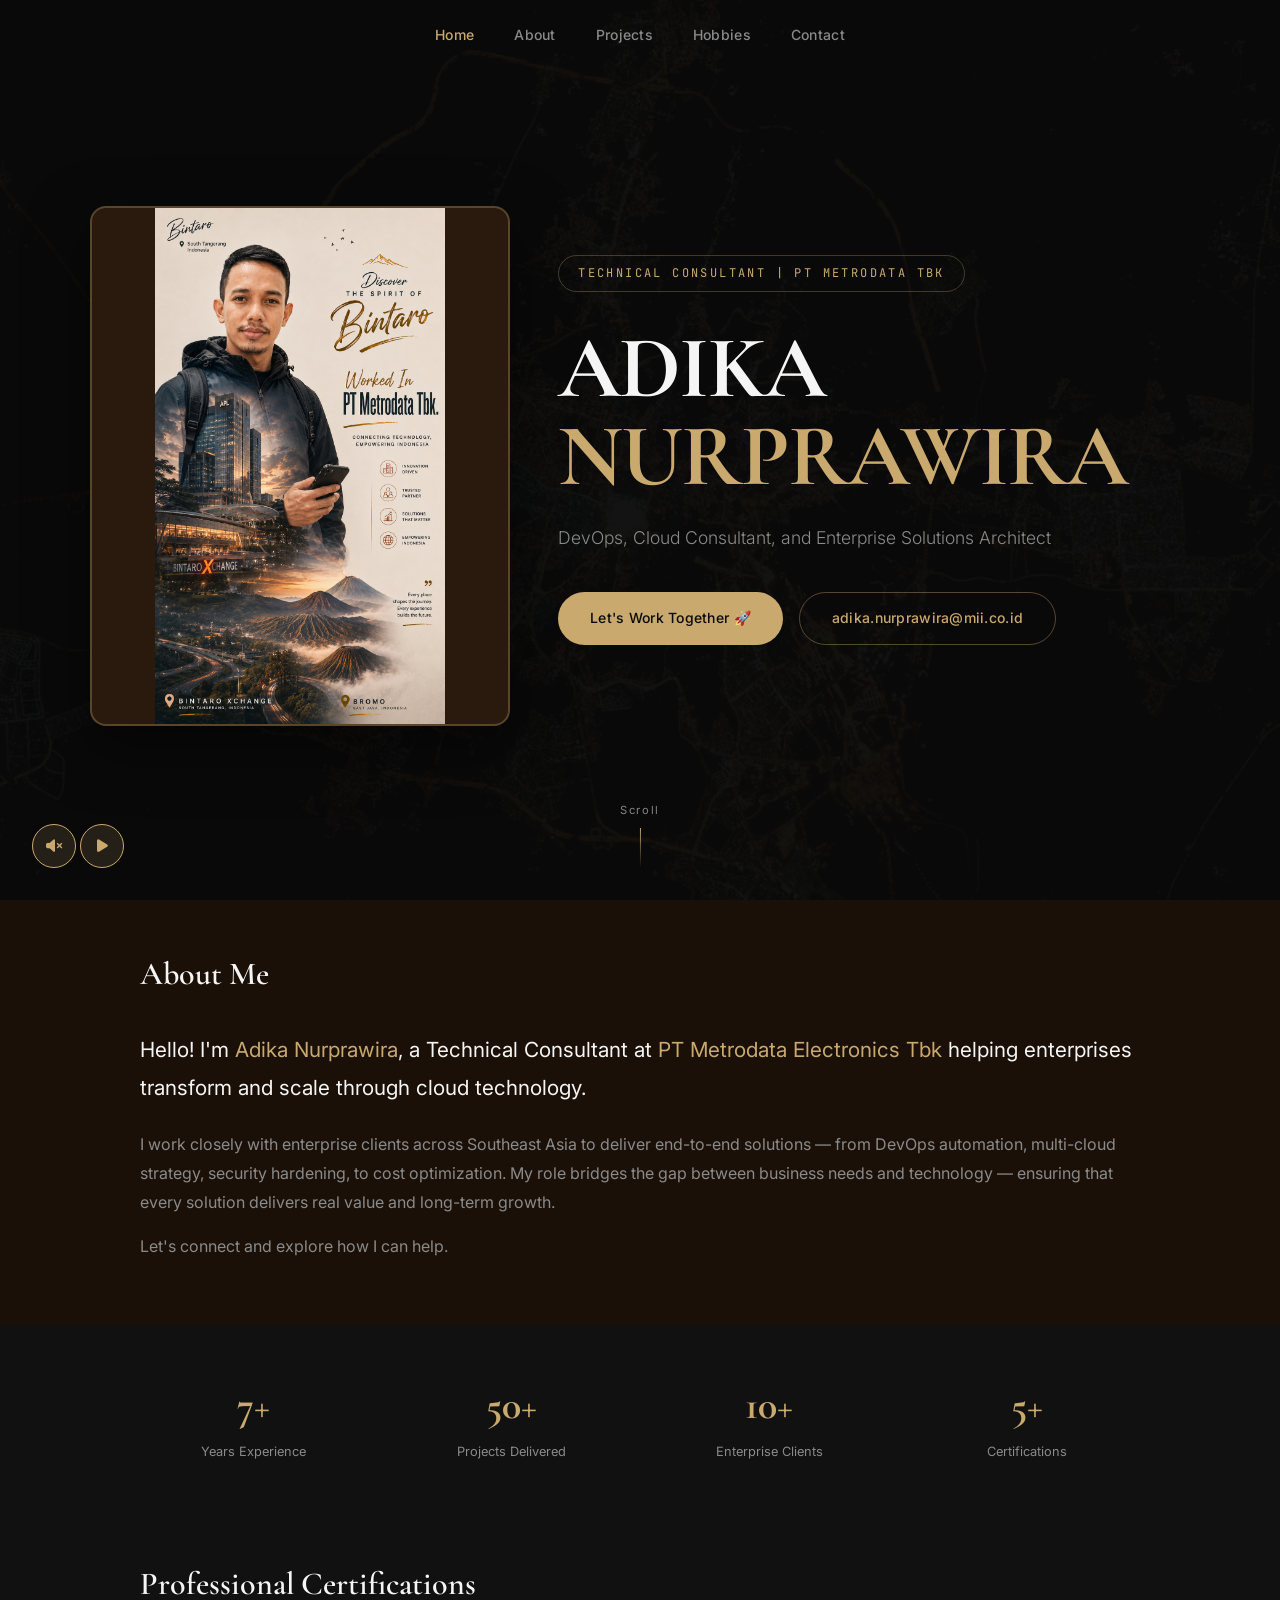
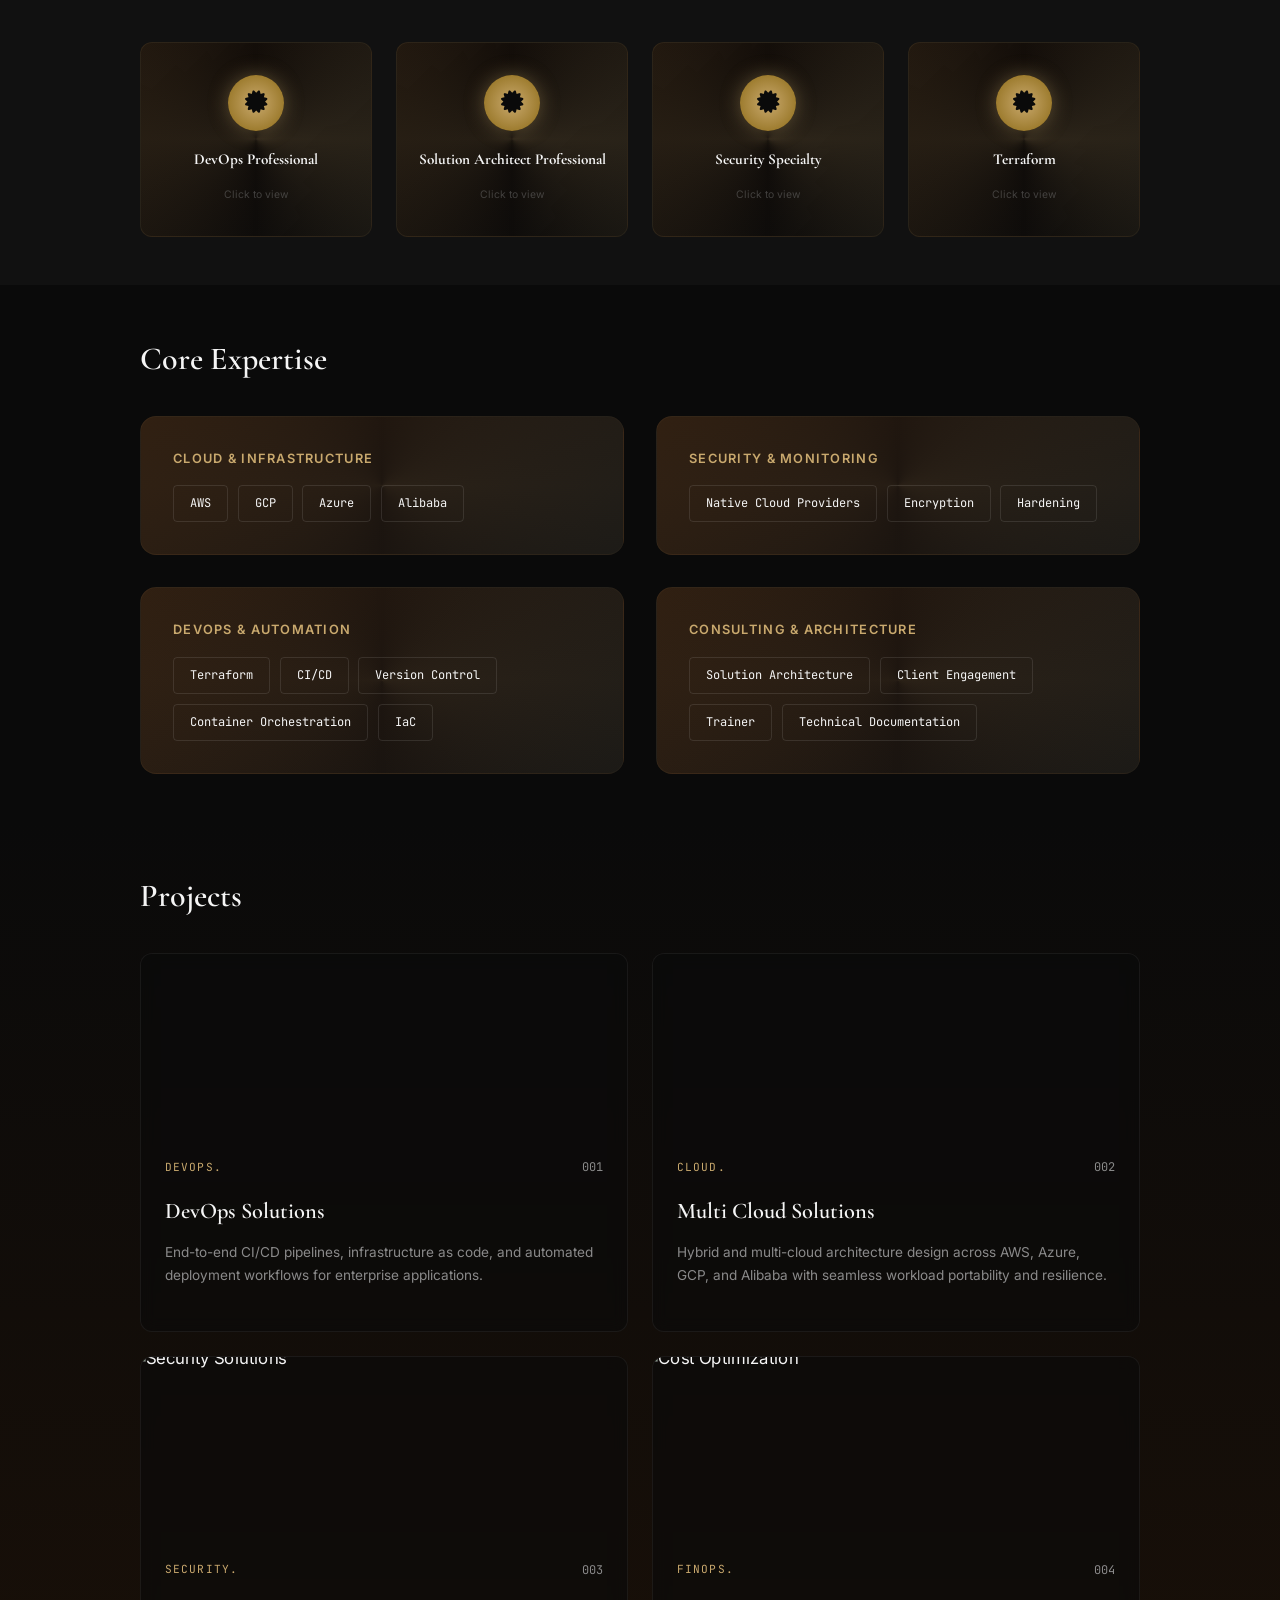
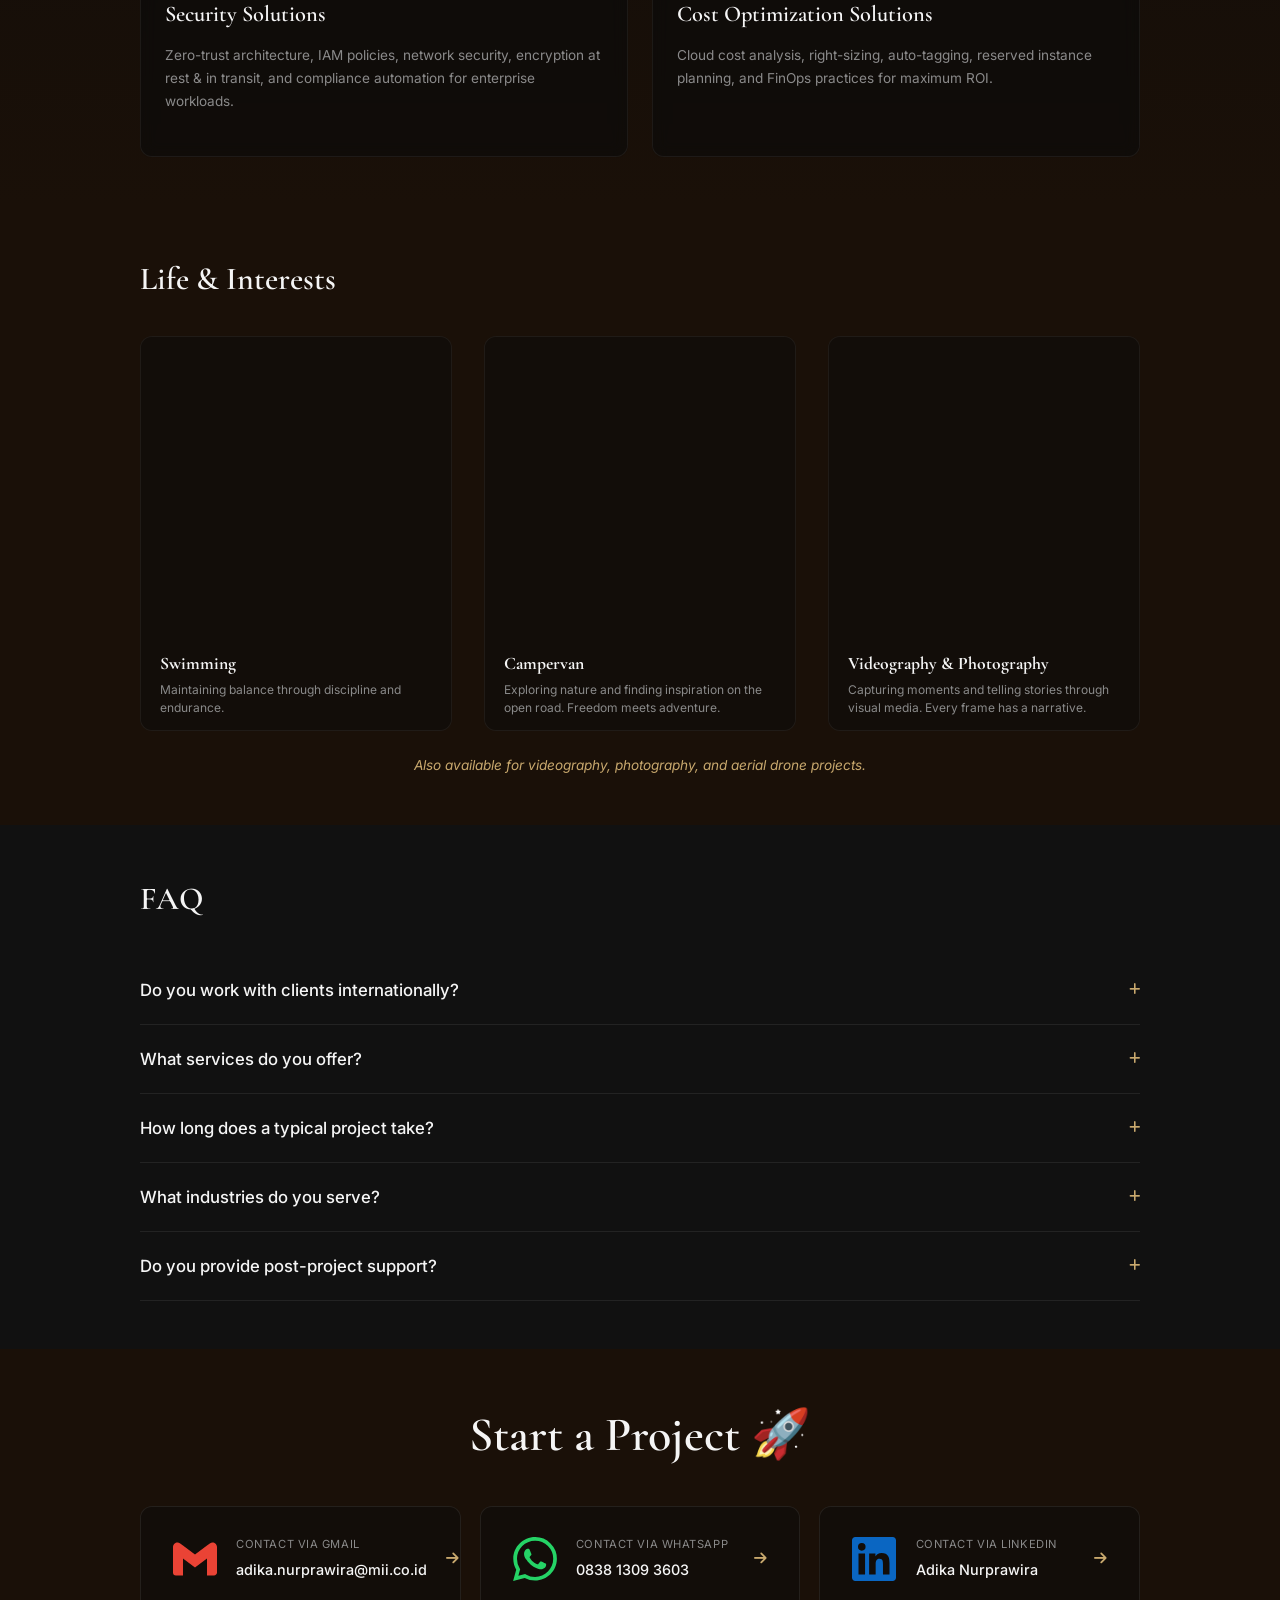
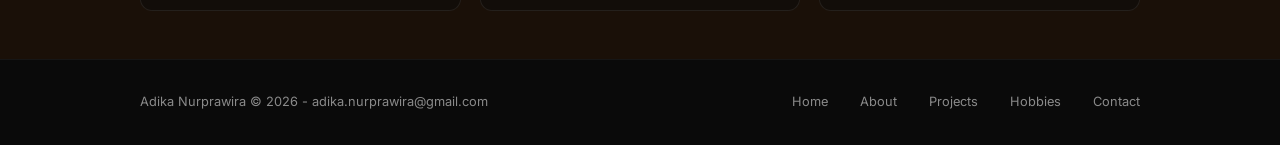
==== portfolio/index.html @ c2eb6a16 "Commit 1 Owner: Adika" ====
<!DOCTYPE html>
<html lang="en">
<head>
    <meta charset="UTF-8">
    <meta name="viewport" content="width=device-width, initial-scale=1.0">
    <meta name="description" content="Adika Nurprawira — Technical Consultant specializing in DevOps, Multi-Cloud, Security, and Cost Optimization solutions for enterprise clients.">
    <meta name="keywords" content="Technical Consultant, DevOps, Cloud, AWS, Azure, GCP, Solutions Architect, Metrodata">
    <meta name="author" content="Adika Nurprawira">
    <meta property="og:title" content="Adika Nurprawira — Technical Consultant">
    <meta property="og:description" content="DevOps, Cloud Consultant, and Enterprise Solutions Architect at PT Metrodata Tbk">
    <meta property="og:image" content="assets/profile.png">
    <meta property="og:type" content="website">
    <link rel="icon" type="image/png" href="assets/profile.png">
    <script type="application/ld+json">
    {
        "@context": "https://schema.org",
        "@type": "Person",
        "name": "Adika Nurprawira",
        "jobTitle": "Technical Consultant",
        "worksFor": {"@type": "Organization", "name": "PT Metrodata Electronics Tbk"},
        "description": "DevOps, Cloud Consultant, and Enterprise Solutions Architect",
        "email": "adika.nurprawira@mii.co.id",
        "telephone": "+6283813093603",
        "url": "",
        "sameAs": ["https://www.linkedin.com/in/adika-nurprawira-001346132/"],
        "knowsAbout": ["AWS", "GCP", "Azure", "Alibaba Cloud", "DevOps", "Terraform", "Kubernetes", "Security"]
    }
    </script>
    <title>Adika Nurprawira — Technical Consultant</title>
    <link rel="preconnect" href="https://fonts.googleapis.com">
    <link rel="preconnect" href="https://fonts.gstatic.com" crossorigin>
    <link href="https://fonts.googleapis.com/css2?family=Cormorant+Garamond:wght@300;400;500;600;700&family=Inter:wght@300;400;500;600;700&family=JetBrains+Mono:wght@400;500&display=swap" rel="stylesheet">
    <link rel="stylesheet" href="https://cdnjs.cloudflare.com/ajax/libs/font-awesome/6.5.1/css/all.min.css">
    <link rel="stylesheet" href="css/style.css">
</head>
<body>
    <canvas id="cursor-canvas"></canvas>

    <div class="preloader" id="preloader">
        <div class="preloader-inner">
            <div class="preloader-line"></div>
            <span class="preloader-text">ADIKA NURPRAWIRA</span>
        </div>
    </div>

    <nav class="navbar" id="navbar">
        <div class="nav-container">
            <div class="nav-menu" id="nav-menu">
                <a href="#hero" class="nav-link">Home</a>
                <a href="#about" class="nav-link">About</a>
                <a href="#projects" class="nav-link">Projects</a>
                <a href="#hobbies" class="nav-link">Hobbies</a>
                <a href="#contact" class="nav-link">Contact</a>
            </div>
            <button class="nav-toggle" id="nav-toggle" aria-label="Toggle menu">
                <span></span><span></span><span></span>
            </button>
        </div>
    </nav>

    <!-- Hero -->
    <section class="hero" id="hero">
        <div class="hero-split">
            <div class="hero-image reveal-left">
                <img src="assets/profile.png" alt="Adika Nurprawira">
            </div>
            <div class="hero-content reveal-right">
                <div class="hero-badge">TECHNICAL CONSULTANT | PT METRODATA TBK</div>
                <h1 class="hero-title">
                    <span class="hero-title-line">ADIKA</span>
                    <span class="hero-title-line">NURPRAWIRA</span>
                </h1>
                <p class="hero-subtitle">DevOps, Cloud Consultant, and Enterprise Solutions Architect</p>
                <div class="hero-cta">
                    <a href="#contact" class="btn btn-primary">Let's Work Together 🚀</a>
                    <a href="https://mail.google.com/mail/?view=cm&to=adika.nurprawira@mii.co.id" target="_blank" rel="noopener noreferrer" class="btn btn-outline">adika.nurprawira@mii.co.id</a>
                </div>
            </div>
        </div>
        <div class="hero-scroll">
            <span>Scroll</span>
            <div class="hero-scroll-line"></div>
        </div>
    </section>

    <!-- About -->
    <section class="section about" id="about">
        <div class="container">
            <div class="section-label reveal-left">About Me</div>
            <div class="about-content reveal-right">
                <p class="about-text-large">
                    Hello! I'm <span class="gold">Adika Nurprawira</span>, a Technical Consultant at 
                    <a href="https://www.metrodata.co.id" target="_blank" rel="noopener noreferrer">PT Metrodata Electronics Tbk</a> 
                    helping enterprises transform and scale through cloud technology.
                </p>
                <p class="about-text">
                    I work closely with enterprise clients across Southeast Asia to deliver end-to-end solutions — from DevOps 
                    automation, multi-cloud strategy, security hardening, to cost optimization. My role bridges the gap between 
                    business needs and technology — ensuring that every solution delivers real value and long-term growth.
                </p>
                <p class="about-text">
                    Let's connect and explore how I can help.
                </p>
            </div>
        </div>
    </section>

    <!-- Stats -->
    <section class="section stats" id="stats">
        <div class="container">
            <div class="stats-grid reveal">
                <div class="stat-item">
                    <span class="stat-number" data-target="7">0</span><span class="stat-suffix">+</span>
                    <span class="stat-label">Years Experience</span>
                </div>
                <div class="stat-item">
                    <span class="stat-number" data-target="50">0</span><span class="stat-suffix">+</span>
                    <span class="stat-label">Projects Delivered</span>
                </div>
                <div class="stat-item">
                    <span class="stat-number" data-target="10">0</span><span class="stat-suffix">+</span>
                    <span class="stat-label">Enterprise Clients</span>
                </div>
                <div class="stat-item">
                    <span class="stat-number" data-target="5">0</span><span class="stat-suffix">+</span>
                    <span class="stat-label">Certifications</span>
                </div>
            </div>
        </div>
    </section>

    <!-- Certifications -->
    <section class="section certifications" id="certifications">
        <div class="container">
            <div class="section-label reveal-left">Professional Certifications</div>
            <div class="cert-grid stagger-children">
                <div class="cert-card reveal" data-cert="assets/AWS DevOps.pdf" title="Click to view certificate">
                    <div class="cert-badge"><i class="fas fa-certificate"></i></div>
                    <h4>DevOps Professional</h4>
                    <span class="cert-hint">Click to view</span>
                </div>
                <div class="cert-card reveal" data-cert="assets/AWS Solutions Architect.pdf" title="Click to view certificate">
                    <div class="cert-badge"><i class="fas fa-certificate"></i></div>
                    <h4>Solution Architect Professional</h4>
                    <span class="cert-hint">Click to view</span>
                </div>
                <div class="cert-card reveal" data-cert="assets/AWS Security.pdf" title="Click to view certificate">
                    <div class="cert-badge"><i class="fas fa-certificate"></i></div>
                    <h4>Security Specialty</h4>
                    <span class="cert-hint">Click to view</span>
                </div>
                <div class="cert-card reveal" data-cert="assets/TerraformCertification.jpeg" title="Click to view certificate">
                    <div class="cert-badge"><i class="fas fa-certificate"></i></div>
                    <h4>Terraform</h4>
                    <span class="cert-hint">Click to view</span>
                </div>
            </div>
        </div>
    </section>

    <!-- Skills -->
    <section class="section skills" id="skills">
        <div class="container">
            <div class="section-label reveal-left">Core Expertise</div>
            <div class="skills-categories stagger-children">
                <div class="skill-category reveal">
                    <h4>Cloud & Infrastructure</h4>
                    <div class="skill-tags">
                        <span>AWS</span><span>GCP</span><span>Azure</span><span>Alibaba</span>
                    </div>
                </div>
                <div class="skill-category reveal">
                    <h4>Security & Monitoring</h4>
                    <div class="skill-tags">
                        <span>Native Cloud Providers</span><span>Encryption</span><span>Hardening</span>
                    </div>
                </div>
                <div class="skill-category reveal">
                    <h4>DevOps & Automation</h4>
                    <div class="skill-tags">
                        <span>Terraform</span><span>CI/CD</span><span>Version Control</span><span>Container Orchestration</span><span>IaC</span>
                    </div>
                </div>
                <div class="skill-category reveal">
                    <h4>Consulting & Architecture</h4>
                    <div class="skill-tags">
                        <span>Solution Architecture</span><span>Client Engagement</span><span>Trainer</span><span>Technical Documentation</span>
                    </div>
                </div>
            </div>
        </div>
    </section>

    <!-- Projects -->
    <section class="section projects" id="projects">
        <div class="container">
            <div class="section-label reveal-left">Projects</div>
            <div class="projects-grid stagger-children">
                <div class="project-card reveal">
                    <div class="project-card-image">
                        <img src="https://images.unsplash.com/photo-1618401471353-b98afee0b2eb?w=600&q=80" alt="DevOps Solutions" loading="lazy" width="600" height="400">
                    </div>
                    <div class="project-card-inner">
                        <div class="project-meta">
                            <span class="project-category">DEVOPS.</span>
                            <span class="project-number">001</span>
                        </div>
                        <h4 class="project-title">DevOps Solutions</h4>
                        <p class="project-desc">End-to-end CI/CD pipelines, infrastructure as code, and automated deployment workflows for enterprise applications.</p>
                    </div>
                </div>
                <div class="project-card reveal">
                    <div class="project-card-image">
                        <img src="https://images.unsplash.com/photo-1544197150-b99a580bb7a8?w=600&q=80" alt="Multi Cloud Solutions" loading="lazy" width="600" height="400">
                    </div>
                    <div class="project-card-inner">
                        <div class="project-meta">
                            <span class="project-category">CLOUD.</span>
                            <span class="project-number">002</span>
                        </div>
                        <h4 class="project-title">Multi Cloud Solutions</h4>
                        <p class="project-desc">Hybrid and multi-cloud architecture design across AWS, Azure, GCP, and Alibaba with seamless workload portability and resilience.</p>
                    </div>
                </div>
                <div class="project-card reveal">
                    <div class="project-card-image">
                        <img src="https://images.unsplash.com/photo-1555949963-ff9fe0c870eb?w=600&q=80" alt="Security Solutions" loading="lazy" width="600" height="400">
                    </div>
                    <div class="project-card-inner">
                        <div class="project-meta">
                            <span class="project-category">SECURITY.</span>
                            <span class="project-number">003</span>
                        </div>
                        <h4 class="project-title">Security Solutions</h4>
                        <p class="project-desc">Zero-trust architecture, IAM policies, network security, encryption at rest & in transit, and compliance automation for enterprise workloads.</p>
                    </div>
                </div>
                <div class="project-card reveal">
                    <div class="project-card-image">
                        <img src="https://images.unsplash.com/photo-1460925895917-afdab827c52f?w=600&q=80" alt="Cost Optimization" loading="lazy" width="600" height="400">
                    </div>
                    <div class="project-card-inner">
                        <div class="project-meta">
                            <span class="project-category">FINOPS.</span>
                            <span class="project-number">004</span>
                        </div>
                        <h4 class="project-title">Cost Optimization Solutions</h4>
                        <p class="project-desc">Cloud cost analysis, right-sizing, auto-tagging, reserved instance planning, and FinOps practices for maximum ROI.</p>
                    </div>
                </div>
            </div>
        </div>
    </section>

    <!-- Hobbies -->
    <section class="section hobbies" id="hobbies">
        <div class="container">
            <div class="section-label reveal-left">Life & Interests</div>
            <div class="hobbies-grid stagger-children">
                <div class="hobby-card reveal">
                    <div class="hobby-card-image">
                        <img src="https://images.unsplash.com/photo-1530549387789-4c1017266635?w=600&q=80" alt="Swimming" loading="lazy" width="600" height="400">
                    </div>
                    <div class="hobby-card-content">
                        <h4>Swimming</h4>
                        <p>Maintaining balance through discipline and endurance.</p>
                    </div>
                </div>
                <div class="hobby-card reveal">
                    <div class="hobby-card-image">
                        <video src="assets/Campervan.mp4" autoplay muted loop playsinline></video>
                    </div>
                    <div class="hobby-card-content">
                        <h4>Campervan</h4>
                        <p>Exploring nature and finding inspiration on the open road. Freedom meets adventure.</p>
                    </div>
                </div>
                <div class="hobby-card reveal">
                    <div class="hobby-card-image">
                        <video src="assets/Video&Photography.mp4" autoplay muted loop playsinline></video>
                    </div>
                    <div class="hobby-card-content">
                        <h4>Videography & Photography</h4>
                        <p>Capturing moments and telling stories through visual media. Every frame has a narrative.</p>
                    </div>
                </div>
            </div>
            <p class="hobbies-note reveal">Also available for videography, photography, and aerial drone projects.</p>
        </div>
    </section>

    <!-- FAQ -->
    <section class="section faq" id="faq">
        <div class="container">
            <div class="section-label reveal">FAQ</div>
            <div class="faq-list">
                <div class="faq-item reveal">
                    <button class="faq-question" aria-expanded="false">
                        <span>Do you work with clients internationally?</span>
                        <i class="fas fa-plus"></i>
                    </button>
                    <div class="faq-answer">
                        <p>Yes, I work with clients across <strong>Southeast Asia</strong> and beyond. I am experienced in <strong>remote collaboration</strong> and use tools that make working across time zones seamless.</p>
                    </div>
                </div>
                <div class="faq-item reveal">
                    <button class="faq-question" aria-expanded="false">
                        <span>What services do you offer?</span>
                        <i class="fas fa-plus"></i>
                    </button>
                    <div class="faq-answer">
                        <p><strong>Cloud consulting</strong>, <strong>DevOps automation</strong>, <strong>multi-cloud strategy</strong>, <strong>security solutions</strong>, <strong>cost optimization</strong>, and end-to-end enterprise infrastructure delivery.</p>
                    </div>
                </div>
                <div class="faq-item reveal">
                    <button class="faq-question" aria-expanded="false">
                        <span>How long does a typical project take?</span>
                        <i class="fas fa-plus"></i>
                    </button>
                    <div class="faq-answer">
                        <p>A <strong>standard infrastructure setup</strong> takes <strong>1-2 weeks</strong>, while a <strong>complex multi-service architecture</strong> could take <strong>1-3 months</strong> depending on scope.</p>
                    </div>
                </div>
                <div class="faq-item reveal">
                    <button class="faq-question" aria-expanded="false">
                        <span>What industries do you serve?</span>
                        <i class="fas fa-plus"></i>
                    </button>
                    <div class="faq-answer">
                        <p>I serve clients across <strong>banking & finance</strong>, <strong>telecommunications</strong>, <strong>e-commerce</strong>, <strong>government</strong>, and <strong>manufacturing</strong> sectors with tailored cloud solutions.</p>
                    </div>
                </div>
                <div class="faq-item reveal">
                    <button class="faq-question" aria-expanded="false">
                        <span>Do you provide post-project support?</span>
                        <i class="fas fa-plus"></i>
                    </button>
                    <div class="faq-answer">
                        <p>Yes, I offer <strong>ongoing support</strong>, knowledge transfer sessions, and documentation to ensure your team can maintain and scale the solution independently.</p>
                    </div>
                </div>
            </div>
        </div>
    </section>

    <!-- Contact -->
    <section class="section contact" id="contact">
        <div class="container">
            <div class="section-label reveal">Start a Project 🚀</div>
            <div class="contact-buttons reveal">
                <a href="https://mail.google.com/mail/?view=cm&to=adika.nurprawira@mii.co.id" target="_blank" rel="noopener noreferrer" class="contact-btn gmail">
                    <svg viewBox="0 0 24 24" width="32" height="32"><path fill="#EA4335" d="M24 5.457v13.909c0 .904-.732 1.636-1.636 1.636h-3.819V11.73L12 16.64l-6.545-4.91v9.273H1.636A1.636 1.636 0 0 1 0 19.366V5.457c0-2.023 2.309-3.178 3.927-1.964L5.455 4.64 12 9.548l6.545-4.91 1.528-1.145C21.69 2.28 24 3.434 24 5.457z"/></svg>
                    <div>
                        <span class="contact-btn-label">Contact via Gmail</span>
                        <span class="contact-btn-value">adika.nurprawira@mii.co.id</span>
                    </div>
                    <i class="fas fa-arrow-right"></i>
                </a>
                <a href="https://wa.me/6283813093603" target="_blank" rel="noopener noreferrer" class="contact-btn whatsapp">
                    <svg viewBox="0 0 24 24" width="32" height="32"><path fill="#25D366" d="M17.472 14.382c-.297-.149-1.758-.867-2.03-.967-.273-.099-.471-.148-.67.15-.197.297-.767.966-.94 1.164-.173.199-.347.223-.644.075-.297-.15-1.255-.463-2.39-1.475-.883-.788-1.48-1.761-1.653-2.059-.173-.297-.018-.458.13-.606.134-.133.298-.347.446-.52.149-.174.198-.298.298-.497.099-.198.05-.371-.025-.52-.075-.149-.669-1.612-.916-2.207-.242-.579-.487-.5-.669-.51-.173-.008-.371-.01-.57-.01-.198 0-.52.074-.792.372-.272.297-1.04 1.016-1.04 2.479 0 1.462 1.065 2.875 1.213 3.074.149.198 2.096 3.2 5.077 4.487.709.306 1.262.489 1.694.625.712.227 1.36.195 1.871.118.571-.085 1.758-.719 2.006-1.413.248-.694.248-1.289.173-1.413-.074-.124-.272-.198-.57-.347m-5.421 7.403h-.004a9.87 9.87 0 0 1-5.031-1.378l-.361-.214-3.741.982.998-3.648-.235-.374a9.86 9.86 0 0 1-1.51-5.26c.001-5.45 4.436-9.884 9.888-9.884 2.64 0 5.122 1.03 6.988 2.898a9.825 9.825 0 0 1 2.893 6.994c-.003 5.45-4.437 9.884-9.885 9.884m8.413-18.297A11.815 11.815 0 0 0 12.05 0C5.495 0 .16 5.335.157 11.892c0 2.096.547 4.142 1.588 5.945L.057 24l6.305-1.654a11.882 11.882 0 0 0 5.683 1.448h.005c6.554 0 11.89-5.335 11.893-11.893a11.821 11.821 0 0 0-3.48-8.413z"/></svg>
                    <div>
                        <span class="contact-btn-label">Contact via WhatsApp</span>
                        <span class="contact-btn-value">0838 1309 3603</span>
                    </div>
                    <i class="fas fa-arrow-right"></i>
                </a>
                <a href="https://www.linkedin.com/in/adika-nurprawira-001346132/" target="_blank" rel="noopener noreferrer" class="contact-btn linkedin">
                    <svg viewBox="0 0 24 24" width="32" height="32"><path fill="#0A66C2" d="M20.447 20.452h-3.554v-5.569c0-1.328-.027-3.037-1.852-3.037-1.853 0-2.136 1.445-2.136 2.939v5.667H9.351V9h3.414v1.561h.046c.477-.9 1.637-1.85 3.37-1.85 3.601 0 4.267 2.37 4.267 5.455v6.286zM5.337 7.433a2.062 2.062 0 0 1-2.063-2.065 2.064 2.064 0 1 1 2.063 2.065zm1.782 13.019H3.555V9h3.564v11.452zM22.225 0H1.771C.792 0 0 .774 0 1.729v20.542C0 23.227.792 24 1.771 24h20.451C23.2 24 24 23.227 24 22.271V1.729C24 .774 23.2 0 22.222 0h.003z"/></svg>
                    <div>
                        <span class="contact-btn-label">Contact via LinkedIn</span>
                        <span class="contact-btn-value">Adika Nurprawira</span>
                    </div>
                    <i class="fas fa-arrow-right"></i>
                </a>
            </div>
        </div>
    </section>

    <!-- Footer -->
    <footer class="footer">
        <div class="container footer-inner">
            <span>Adika Nurprawira &copy; 2026 - adika.nurprawira@gmail.com</span>
            <div class="footer-links">
                <a href="#hero">Home</a>
                <a href="#about">About</a>
                <a href="#projects">Projects</a>
                <a href="#hobbies">Hobbies</a>
                <a href="#contact">Contact</a>
            </div>
        </div>
    </footer>

    <button class="back-to-top" id="back-to-top" aria-label="Back to top">
        <i class="fas fa-arrow-up"></i>
    </button>

    <!-- Background Music -->
    <audio id="bg-music" loop preload="auto">
        <source src="assets/bgmusic.mp3" type="audio/mpeg">
    </audio>
    <button class="music-toggle" id="music-toggle" aria-label="Toggle music">
        <i class="fas fa-volume-xmark"></i>
    </button>
    <button class="autoscroll-toggle" id="autoscroll-toggle" aria-label="Auto scroll">
        <i class="fas fa-play"></i>
    </button>

    <!-- Certificate Modal -->
    <div class="cert-modal" id="cert-modal">
        <div class="cert-modal-overlay"></div>
        <div class="cert-modal-content">
            <button class="cert-modal-close" id="cert-modal-close"><i class="fas fa-xmark"></i></button>
            <div class="cert-modal-body" id="cert-modal-body"></div>
        </div>
    </div>

    <script src="js/main.js"></script>
</body>
</html>
---- portfolio/css/style.css ----
/* ===== VARIABLES ===== */
:root {
    --brown: #1A1008;
    --brown-light: #2A1A0E;
    --brown-mid: #3D2B1A;
    --black: #0A0A0A;
    --black-light: #111111;
    --gold: #C9A96E;
    --gold-light: #E8D5A3;
    --white: #F5F5F5;
    --gray: #8A8A8A;
    --font-heading: 'Cormorant Garamond', serif;
    --font-body: 'Inter', sans-serif;
    --font-mono: 'JetBrains Mono', monospace;
}

/* ===== RESET ===== */
*, *::before, *::after { margin: 0; padding: 0; box-sizing: border-box; }
html { scroll-behavior: smooth; font-size: 16px; }
body {
    font-family: var(--font-body);
    background: var(--black);
    color: var(--white);
    overflow-x: hidden;
    line-height: 1.6;
    position: relative;
}
body::before {
    content: '';
    position: fixed;
    inset: 0;
    background: url('../assets/mekah.png') center/cover no-repeat;
    opacity: 0.04;
    z-index: 1;
    pointer-events: none;
}
a { color: var(--gold); text-decoration: none; transition: color 0.3s; }
a:hover { color: var(--gold-light); }
ul { list-style: none; }
button { cursor: pointer; border: none; background: none; font-family: inherit; }
img { max-width: 100%; display: block; }

/* ===== CURSOR CANVAS ===== */
#cursor-canvas {
    position: fixed;
    top: 0; left: 0;
    width: 100%; height: 100%;
    pointer-events: none;
    z-index: 9999;
}

/* ===== PRELOADER ===== */
.preloader {
    position: fixed;
    inset: 0;
    background: var(--black);
    display: flex;
    align-items: center;
    justify-content: center;
    z-index: 10000;
    transition: opacity 0.6s, visibility 0.6s;
}
.preloader.hidden { opacity: 0; visibility: hidden; }
.preloader-inner { text-align: center; }
.preloader-text {
    display: block;
    font-family: var(--font-heading);
    font-size: 1.5rem;
    letter-spacing: 0.3em;
    color: var(--gold);
    margin-top: 1.5rem;
}
.preloader-line {
    width: 60px; height: 2px;
    background: var(--gold);
    margin: 0 auto;
    animation: preloaderLine 1.2s ease-in-out infinite;
}
@keyframes preloaderLine {
    0%, 100% { transform: scaleX(0.3); opacity: 0.5; }
    50% { transform: scaleX(1); opacity: 1; }
}

/* ===== NAVBAR ===== */
.navbar {
    position: fixed;
    top: 0; left: 0; right: 0;
    z-index: 1000;
    padding: 1.5rem 0;
    transition: background 0.3s, padding 0.3s, backdrop-filter 0.3s;
}
.navbar.scrolled {
    background: rgba(10, 10, 10, 0.9);
    backdrop-filter: blur(12px);
    padding: 1rem 0;
}
.nav-container {
    max-width: 1200px;
    margin: 0 auto;
    padding: 0 2rem;
    display: flex;
    align-items: center;
    justify-content: center;
}
.nav-logo { display: none; }
.nav-logo {
    font-family: var(--font-heading);
    font-size: 1.8rem;
    font-weight: 700;
    color: var(--white);
}
.nav-logo .gold { color: var(--gold); }
.nav-menu { display: flex; align-items: center; gap: 2.5rem; }
.nav-link {
    color: var(--gray);
    font-size: 0.875rem;
    font-weight: 500;
    letter-spacing: 0.02em;
    transition: color 0.3s;
}
.nav-link:hover { color: var(--white); }
.nav-link.active { color: var(--gold); }

/* ===== STATS ===== */
.stats { background: var(--black-light); padding: 2.5rem 2rem; }
.stats-grid {
    display: flex;
    justify-content: space-between;
    gap: 2rem;
    text-align: center;
}
.stat-item { flex: 1; }
.stat-number {
    font-family: var(--font-heading);
    font-size: 2.5rem;
    font-weight: 700;
    color: var(--gold);
}
.stat-suffix { font-family: var(--font-heading); font-size: 2.5rem; color: var(--gold); }
.stat-label { display: block; font-size: 0.8rem; color: var(--gray); margin-top: 0.3rem; }
.nav-toggle { display: none; flex-direction: column; gap: 5px; }
.nav-toggle span {
    width: 24px; height: 2px;
    background: var(--white);
    transition: transform 0.3s, opacity 0.3s;
}
.nav-toggle.active span:nth-child(1) { transform: rotate(45deg) translate(5px, 5px); }
.nav-toggle.active span:nth-child(2) { opacity: 0; }
.nav-toggle.active span:nth-child(3) { transform: rotate(-45deg) translate(5px, -5px); }

/* ===== HERO ===== */
.hero {
    min-height: 100vh;
    display: flex;
    align-items: center;
    justify-content: center;
    position: relative;
    background: var(--black);
    padding: 5rem 2rem 3rem;
    overflow: hidden;
}
.hero-split {
    display: flex;
    align-items: center;
    gap: 3rem;
    max-width: 1100px;
    width: 100%;
    position: relative;
    z-index: 1;
}
.hero-image {
    flex-shrink: 0;
    width: 420px; height: 520px;
    border-radius: 16px;
    overflow: hidden;
    border: 2px solid rgba(201, 169, 110, 0.3);
    box-shadow: 0 20px 60px rgba(0,0,0,0.5);
    display: flex;
    align-items: center;
    justify-content: center;
    background: var(--brown-light);
}
.hero-image img { width: 100%; height: 100%; object-fit: contain; }
.hero-content { text-align: left; flex: 1; }
.hero-badge {
    display: inline-block;
    font-family: var(--font-mono);
    font-size: 0.75rem;
    letter-spacing: 0.2em;
    color: var(--gold);
    border: 1px solid rgba(201, 169, 110, 0.3);
    padding: 0.5rem 1.2rem;
    border-radius: 100px;
    margin-bottom: 2rem;
}
.hero-title {
    font-family: var(--font-heading);
    font-weight: 700;
    line-height: 1;
    margin-bottom: 1.5rem;
}
.hero-title-line {
    display: block;
    font-size: clamp(2.5rem, 8vw, 5.5rem);
    letter-spacing: -0.02em;
}
.hero-title-line:nth-child(2) { color: var(--gold); }
.hero-subtitle {
    font-size: 1.1rem;
    color: var(--gray);
    margin-bottom: 2.5rem;
    font-weight: 300;
}
.hero-cta { display: flex; gap: 1rem; flex-wrap: wrap; margin-bottom: 2rem; }
.hero-tech-stack {
    display: flex;
    flex-wrap: wrap;
    gap: 0.75rem;
}
.hero-tech-stack span {
    font-family: var(--font-mono);
    font-size: 0.7rem;
    color: var(--gray);
    padding: 0.4rem 0.8rem;
    border: 1px solid rgba(255,255,255,0.08);
    border-radius: 4px;
    transition: border-color 0.3s, color 0.3s;
}
.hero-tech-stack span:hover { border-color: var(--gold); color: var(--gold); }
.hero-scroll {
    position: absolute;
    bottom: 2rem; left: 50%;
    transform: translateX(-50%);
    display: flex; flex-direction: column; align-items: center; gap: 0.5rem;
}
.hero-scroll span { font-size: 0.7rem; letter-spacing: 0.15em; color: var(--gray); }
.hero-scroll-line {
    width: 1px; height: 40px;
    background: linear-gradient(to bottom, var(--gold), transparent);
    animation: scrollLine 2s ease-in-out infinite;
}
@keyframes scrollLine {
    0%, 100% { opacity: 0.3; transform: scaleY(0.5); }
    50% { opacity: 1; transform: scaleY(1); }
}

/* ===== BUTTONS ===== */
.btn {
    display: inline-flex;
    align-items: center;
    gap: 0.5rem;
    padding: 0.9rem 2rem;
    font-size: 0.875rem;
    font-weight: 500;
    border-radius: 100px;
    transition: all 0.3s;
    letter-spacing: 0.02em;
}
.btn-primary { background: var(--gold); color: var(--black); }
.btn-primary:hover { background: var(--gold-light); color: var(--black); transform: translateY(-2px); }
.btn-outline { border: 1px solid rgba(201, 169, 110, 0.4); color: var(--gold); }
.btn-outline:hover { border-color: var(--gold); background: rgba(201, 169, 110, 0.08); }
.btn-full { width: 100%; justify-content: center; }

/* ===== SECTIONS ===== */
.section { padding: 3rem 2rem; position: relative; scroll-margin-top: 70px; }
.container { max-width: 1000px; margin: 0 auto; }
.section-label {
    font-family: var(--font-heading);
    font-size: 2rem;
    font-weight: 600;
    margin-bottom: 2rem;
    color: var(--white);
}
.gold { color: var(--gold); }

/* ===== PARALLAX SECTIONS ===== */
.parallax-bg {
    position: absolute;
    inset: 0;
    z-index: 0;
    overflow: hidden;
}
.parallax-bg img {
    width: 100%; height: 120%;
    object-fit: cover;
    opacity: 0.08;
    transform: translateY(0);
    transition: transform 0.1s linear;
}
.section > .container { position: relative; z-index: 1; }

/* ===== ABOUT ===== */
.about { background: var(--brown); }
.about-text-large {
    font-size: 1.3rem;
    line-height: 1.8;
    margin-bottom: 1.5rem;
    color: var(--white);
}
.about-text {
    font-size: 1rem;
    line-height: 1.8;
    color: var(--gray);
    margin-bottom: 1rem;
}
.about-text a { border-bottom: 1px solid var(--gold); }

/* ===== CERTIFICATIONS ===== */
.certifications { background: var(--black-light); }
.cert-grid { display: flex; gap: 1.5rem; flex-wrap: wrap; justify-content: center; }
.cert-card {
    display: flex;
    flex-direction: column;
    align-items: center;
    gap: 1rem;
    padding: 2rem 1.5rem;
    border-radius: 12px;
    border: 1px solid rgba(201, 169, 110, 0.15);
    background: linear-gradient(135deg, rgba(26, 16, 8, 0.8) 0%, rgba(10, 10, 10, 0.9) 100%);
    flex: 1;
    min-width: 180px;
    text-align: center;
    position: relative;
    overflow: hidden;
    transition: all 0.4s;
}
.cert-card::before {
    content: '';
    position: absolute;
    top: -50%; left: -50%;
    width: 200%; height: 200%;
    background: conic-gradient(from 0deg, transparent, rgba(201, 169, 110, 0.15), transparent, rgba(201, 169, 110, 0.1), transparent);
    animation: shapeRotate 6s linear infinite;
}
.cert-card:hover { border-color: var(--gold); transform: translateY(-4px); box-shadow: 0 12px 40px rgba(201, 169, 110, 0.15); }
.cert-badge {
    position: relative;
    width: 56px; height: 56px;
    display: flex; align-items: center; justify-content: center;
    border-radius: 50%;
    background: radial-gradient(circle, var(--gold) 0%, #8B6914 100%);
    box-shadow: 0 0 20px rgba(201, 169, 110, 0.4);
    animation: certPulse 3s ease-in-out infinite;
}
.cert-badge i { font-size: 1.4rem; color: var(--black); }
@keyframes certPulse {
    0%, 100% { box-shadow: 0 0 20px rgba(201, 169, 110, 0.4); }
    50% { box-shadow: 0 0 35px rgba(201, 169, 110, 0.7); }
}
.cert-card h4 { font-family: var(--font-heading); font-size: 0.95rem; color: var(--white); position: relative; white-space: nowrap; }
.cert-hint { font-size: 0.65rem; color: var(--gray); opacity: 0.4; transition: all 0.3s; position: relative; }
.cert-card:hover .cert-hint { opacity: 1; color: var(--gold); }
.cert-card { cursor: pointer; }

/* ===== CERT MODAL ===== */
.cert-modal {
    position: fixed;
    inset: 0;
    z-index: 10001;
    display: flex;
    align-items: center;
    justify-content: center;
    opacity: 0;
    visibility: hidden;
    transition: all 0.3s;
}
.cert-modal.active { opacity: 1; visibility: visible; }
.cert-modal-overlay { position: absolute; inset: 0; background: rgba(0,0,0,0.85); }
.cert-modal-content {
    position: relative;
    width: 90%; max-width: 800px; max-height: 85vh;
    border-radius: 12px;
    overflow: hidden;
    background: var(--black-light);
    border: 1px solid rgba(201, 169, 110, 0.2);
}
.cert-modal-close {
    position: absolute;
    top: 1rem; right: 1rem;
    width: 36px; height: 36px;
    background: rgba(0,0,0,0.6);
    border-radius: 50%;
    color: var(--white);
    display: flex; align-items: center; justify-content: center;
    z-index: 2;
    transition: background 0.3s;
}
.cert-modal-close:hover { background: var(--gold); color: var(--black); }
.cert-modal-body { width: 100%; height: 80vh; }
.cert-modal-body img { width: 100%; height: 100%; object-fit: contain; }
.cert-modal-body iframe { width: 100%; height: 100%; border: none; }

/* ===== SKILLS ===== */
.skills { background: var(--black); text-align: left; }
.skills-categories { display: grid; grid-template-columns: repeat(2, 1fr); gap: 2rem; }
.skill-category {
    padding: 2rem;
    border-radius: 16px;
    background: linear-gradient(135deg, var(--brown-light) 0%, var(--black-light) 100%);
    border: 1px solid rgba(201, 169, 110, 0.1);
    position: relative;
    overflow: hidden;
    transition: all 0.4s;
}
.skill-category::before {
    content: '';
    position: absolute;
    top: -50%; left: -50%;
    width: 200%; height: 200%;
    background: conic-gradient(from 0deg, transparent, rgba(201, 169, 110, 0.08), transparent, rgba(201, 169, 110, 0.05), transparent);
    animation: shapeRotate 8s linear infinite;
}
@keyframes shapeRotate { to { transform: rotate(360deg); } }
.skill-category:hover { border-color: var(--gold); transform: translateY(-3px); }
.skill-category h4 {
    font-size: 0.8rem;
    font-weight: 600;
    letter-spacing: 0.1em;
    text-transform: uppercase;
    color: var(--gold);
    margin-bottom: 1rem;
    position: relative;
}
.skill-tags { display: flex; flex-wrap: wrap; gap: 0.6rem; position: relative; }
.skill-tags span {
    font-family: var(--font-mono);
    font-size: 0.75rem;
    padding: 0.5rem 1rem;
    border: 1px solid rgba(255,255,255,0.1);
    border-radius: 4px;
    color: var(--white);
    transition: all 0.3s;
}
.skill-tags span:hover {
    border-color: var(--gold);
    background: rgba(201, 169, 110, 0.08);
    color: var(--gold);
}

/* ===== PROJECTS ===== */
.projects { background: linear-gradient(180deg, var(--black) 0%, var(--brown) 100%); }
.projects-grid { display: grid; grid-template-columns: repeat(2, 1fr); gap: 1.5rem; }
.project-card {
    display: block;
    border: 1px solid rgba(255,255,255,0.06);
    border-radius: 12px;
    overflow: hidden;
    transition: all 0.4s cubic-bezier(0.25, 0.46, 0.45, 0.94);
    background: rgba(10, 10, 10, 0.6);
    backdrop-filter: blur(8px);
}
.project-card:hover {
    border-color: var(--gold);
    transform: translateY(-6px);
    box-shadow: 0 20px 60px rgba(201, 169, 110, 0.12);
}
.project-card-image {
    width: 100%; height: 180px;
    overflow: hidden;
}
.project-card-image img {
    width: 100%; height: 100%;
    object-fit: cover;
    transition: transform 0.6s;
}
.project-card:hover .project-card-image img { transform: scale(1.08); }
.project-card-inner { padding: 1.5rem; }
.project-meta {
    display: flex;
    justify-content: space-between;
    align-items: center;
    margin-bottom: 1rem;
}
.project-category {
    font-family: var(--font-mono);
    font-size: 0.7rem;
    letter-spacing: 0.1em;
    color: var(--gold);
}
.project-number {
    font-family: var(--font-mono);
    font-size: 0.75rem;
    color: var(--gray);
}
.project-title {
    font-family: var(--font-heading);
    font-size: 1.4rem;
    font-weight: 600;
    color: var(--white);
    margin-bottom: 0.75rem;
}
.project-desc {
    font-size: 0.85rem;
    color: var(--gray);
    line-height: 1.7;
    margin-bottom: 1.2rem;
}
.project-tags { display: flex; flex-wrap: wrap; gap: 0.5rem; }
.project-tags span {
    font-family: var(--font-mono);
    font-size: 0.65rem;
    padding: 0.3rem 0.7rem;
    background: rgba(201, 169, 110, 0.1);
    border-radius: 3px;
    color: var(--gold);
}

/* ===== HOBBIES ===== */
.hobbies { background: var(--brown); overflow: hidden; }
.hobbies-grid {
    display: grid;
    grid-template-columns: repeat(3, 1fr);
    gap: 2rem;
}
.hobby-card {
    border-radius: 12px;
    overflow: hidden;
    border: 1px solid rgba(255,255,255,0.06);
    background: rgba(10, 10, 10, 0.5);
    transition: all 0.4s;
}
.hobby-card:hover {
    border-color: var(--gold);
    transform: translateY(-4px);
    box-shadow: 0 16px 40px rgba(0,0,0,0.4);
}
.hobby-card-image {
    width: 100%; height: 300px;
    overflow: hidden;
}
.hobby-card-image img, .hobby-card-image video {
    width: 100%; height: 100%;
    object-fit: cover;
    object-position: center 70%;
    transition: transform 0.6s;
}
.hobby-card:hover .hobby-card-image img, .hobby-card:hover .hobby-card-image video { transform: scale(1.08); }
.hobby-card-content { padding: 0.8rem 1.2rem; }
.hobby-card-content h4 {
    font-family: var(--font-heading);
    font-size: 1.1rem;
    margin-bottom: 0.2rem;
    color: var(--white);
}
.hobby-card-content p {
    font-size: 0.75rem;
    color: var(--gray);
    line-height: 1.5;
}
.hobbies-note {
    margin-top: 1.5rem;
    font-size: 0.85rem;
    color: var(--gold);
    font-style: italic;
    text-align: center;
}

/* ===== FAQ ===== */
.faq { background: var(--black-light); }
.faq-list { display: grid; gap: 0; }
.faq-item { border-bottom: 1px solid rgba(255,255,255,0.08); }
.faq-question {
    width: 100%;
    display: flex;
    justify-content: space-between;
    align-items: center;
    padding: 1.5rem 0;
    font-size: 1.05rem;
    font-weight: 500;
    color: var(--white);
    text-align: left;
    transition: color 0.3s;
}
.faq-question:hover { color: var(--gold); }
.faq-question i { font-size: 0.8rem; color: var(--gold); transition: transform 0.3s; }
.faq-item.active .faq-question i { transform: rotate(45deg); }
.faq-answer {
    max-height: 0;
    overflow: hidden;
    transition: max-height 0.4s ease, padding 0.4s ease;
}
.faq-item.active .faq-answer { max-height: 200px; padding-bottom: 1.5rem; }
.faq-answer p { font-size: 0.9rem; color: var(--gray); line-height: 1.8; }
.faq-answer strong { color: var(--white); }

.contact .section-label { font-size: 3rem; }
/* ===== CONTACT ===== */
.contact { background: var(--brown); text-align: center; }
.contact-buttons { display: flex; gap: 1.2rem; max-width: 100%; margin: 0 auto; flex-wrap: wrap; }
.contact-btn {
    display: flex;
    align-items: center;
    gap: 1.2rem;
    padding: 1.8rem 2rem;
    border-radius: 12px;
    border: 1px solid rgba(255,255,255,0.08);
    background: rgba(10, 10, 10, 0.5);
    color: var(--white);
    transition: all 0.3s;
    text-align: left;
    flex: 1;
    min-width: 0;
}
.contact-btn:hover {
    border-color: var(--gold);
    transform: translateY(-4px);
    background: rgba(201, 169, 110, 0.05);
}
.contact-btn svg { flex-shrink: 0; width: 44px; height: 44px; }
.contact-btn div { flex: 1; }
.contact-btn-label { display: block; font-size: 0.7rem; color: var(--gray); margin-bottom: 0.3rem; text-transform: uppercase; letter-spacing: 0.05em; }
.contact-btn-value { display: block; font-size: 0.9rem; font-weight: 500; color: var(--white); white-space: nowrap; }
.contact-btn i { color: var(--gold); font-size: 0.9rem; }
.contact-socials { display: flex; gap: 1rem; margin-top: 2rem; justify-content: center; }
.contact-socials a {
    width: 44px; height: 44px;
    display: flex; align-items: center; justify-content: center;
    border: 1px solid rgba(255,255,255,0.1);
    border-radius: 50%;
    color: var(--white);
    transition: all 0.3s;
}
.contact-socials a:hover { border-color: var(--gold); color: var(--gold); }

/* ===== FOOTER ===== */
.footer {
    padding: 2rem;
    border-top: 1px solid rgba(255,255,255,0.05);
    background: var(--black);
}
.footer-inner {
    display: flex;
    justify-content: space-between;
    align-items: center;
    font-size: 0.8rem;
    color: var(--gray);
}
.footer-links { display: flex; gap: 2rem; }
.footer-links a { color: var(--gray); font-size: 0.8rem; }
.footer-links a:hover { color: var(--gold); }

/* ===== BACK TO TOP ===== */
.back-to-top {
    position: fixed;
    bottom: 2rem; right: 2rem;
    width: 44px; height: 44px;
    background: var(--gold);
    color: var(--black);
    border-radius: 50%;
    display: flex; align-items: center; justify-content: center;
    opacity: 0; visibility: hidden;
    transition: all 0.3s;
    z-index: 100;
}
.back-to-top.visible { opacity: 1; visibility: visible; }
.back-to-top:hover { transform: translateY(-3px); background: var(--gold-light); }

/* ===== MUSIC TOGGLE ===== */
.music-toggle {
    position: fixed;
    bottom: 2rem; left: 2rem;
    width: 44px; height: 44px;
    background: rgba(201, 169, 110, 0.15);
    border: 1px solid var(--gold);
    color: var(--gold);
    border-radius: 50%;
    display: flex; align-items: center; justify-content: center;
    z-index: 100;
    transition: all 0.3s;
    font-size: 0.9rem;
}
.music-toggle:hover { background: var(--gold); color: var(--black); }
.music-toggle.playing { animation: musicPulse 1.5s ease-in-out infinite; }
@keyframes musicPulse {
    0%, 100% { box-shadow: 0 0 0 0 rgba(201, 169, 110, 0.4); }
    50% { box-shadow: 0 0 0 8px rgba(201, 169, 110, 0); }
}

/* ===== AUTO SCROLL TOGGLE ===== */
.autoscroll-toggle {
    position: fixed;
    bottom: 2rem; left: 5rem;
    width: 44px; height: 44px;
    background: rgba(201, 169, 110, 0.15);
    border: 1px solid var(--gold);
    color: var(--gold);
    border-radius: 50%;
    display: flex; align-items: center; justify-content: center;
    z-index: 100;
    transition: all 0.3s;
    font-size: 0.9rem;
}
.autoscroll-toggle:hover { background: var(--gold); color: var(--black); }
.autoscroll-toggle.active { background: var(--gold); color: var(--black); }

/* ===== REVEAL ANIMATIONS ===== */
.reveal {
    opacity: 0;
    transform: translateY(40px);
    transition: opacity 0.9s cubic-bezier(0.25, 0.46, 0.45, 0.94), transform 0.9s cubic-bezier(0.25, 0.46, 0.45, 0.94);
}
.reveal.visible { opacity: 1; transform: translateY(0); }
.reveal-left {
    opacity: 0;
    transform: translateX(-60px);
    transition: opacity 0.9s ease, transform 0.9s ease;
}
.reveal-left.visible { opacity: 1; transform: translateX(0); }
.reveal-right {
    opacity: 0;
    transform: translateX(60px);
    transition: opacity 0.9s ease, transform 0.9s ease;
}
.reveal-right.visible { opacity: 1; transform: translateX(0); }
.reveal-scale {
    opacity: 0;
    transform: scale(0.9);
    transition: opacity 0.9s ease, transform 0.9s ease;
}
.reveal-scale.visible { opacity: 1; transform: scale(1); }

/* Stagger children */
.stagger-children .reveal:nth-child(1) { transition-delay: 0s; }
.stagger-children .reveal:nth-child(2) { transition-delay: 0.15s; }
.stagger-children .reveal:nth-child(3) { transition-delay: 0.3s; }
.stagger-children .reveal:nth-child(4) { transition-delay: 0.45s; }

/* ===== RESPONSIVE ===== */
@media (max-width: 768px) {
    .nav-menu {
        position: fixed;
        top: 0; right: -100%;
        width: 70%; height: 100vh;
        background: var(--black);
        flex-direction: column;
        justify-content: center;
        align-items: center;
        gap: 2rem;
        transition: right 0.4s;
    }
    .nav-menu.active { right: 0; }
    .nav-toggle { display: flex; }
    .hero-split { flex-direction: column; gap: 2rem; text-align: center; }
    .hero-image { width: 200px; height: 250px; margin: 0 auto; }
    .hero-content { text-align: center; }
    .hero-cta { justify-content: center; }
    .hero-tech-stack { justify-content: center; }
    .hero-title-line { font-size: clamp(2.5rem, 15vw, 4.5rem); }
    .projects-grid { grid-template-columns: 1fr; }
    .hobbies-grid { grid-template-columns: 1fr; }
    .skills-categories { grid-template-columns: 1fr; }
    .footer-inner { flex-direction: column; gap: 1rem; text-align: center; }
}
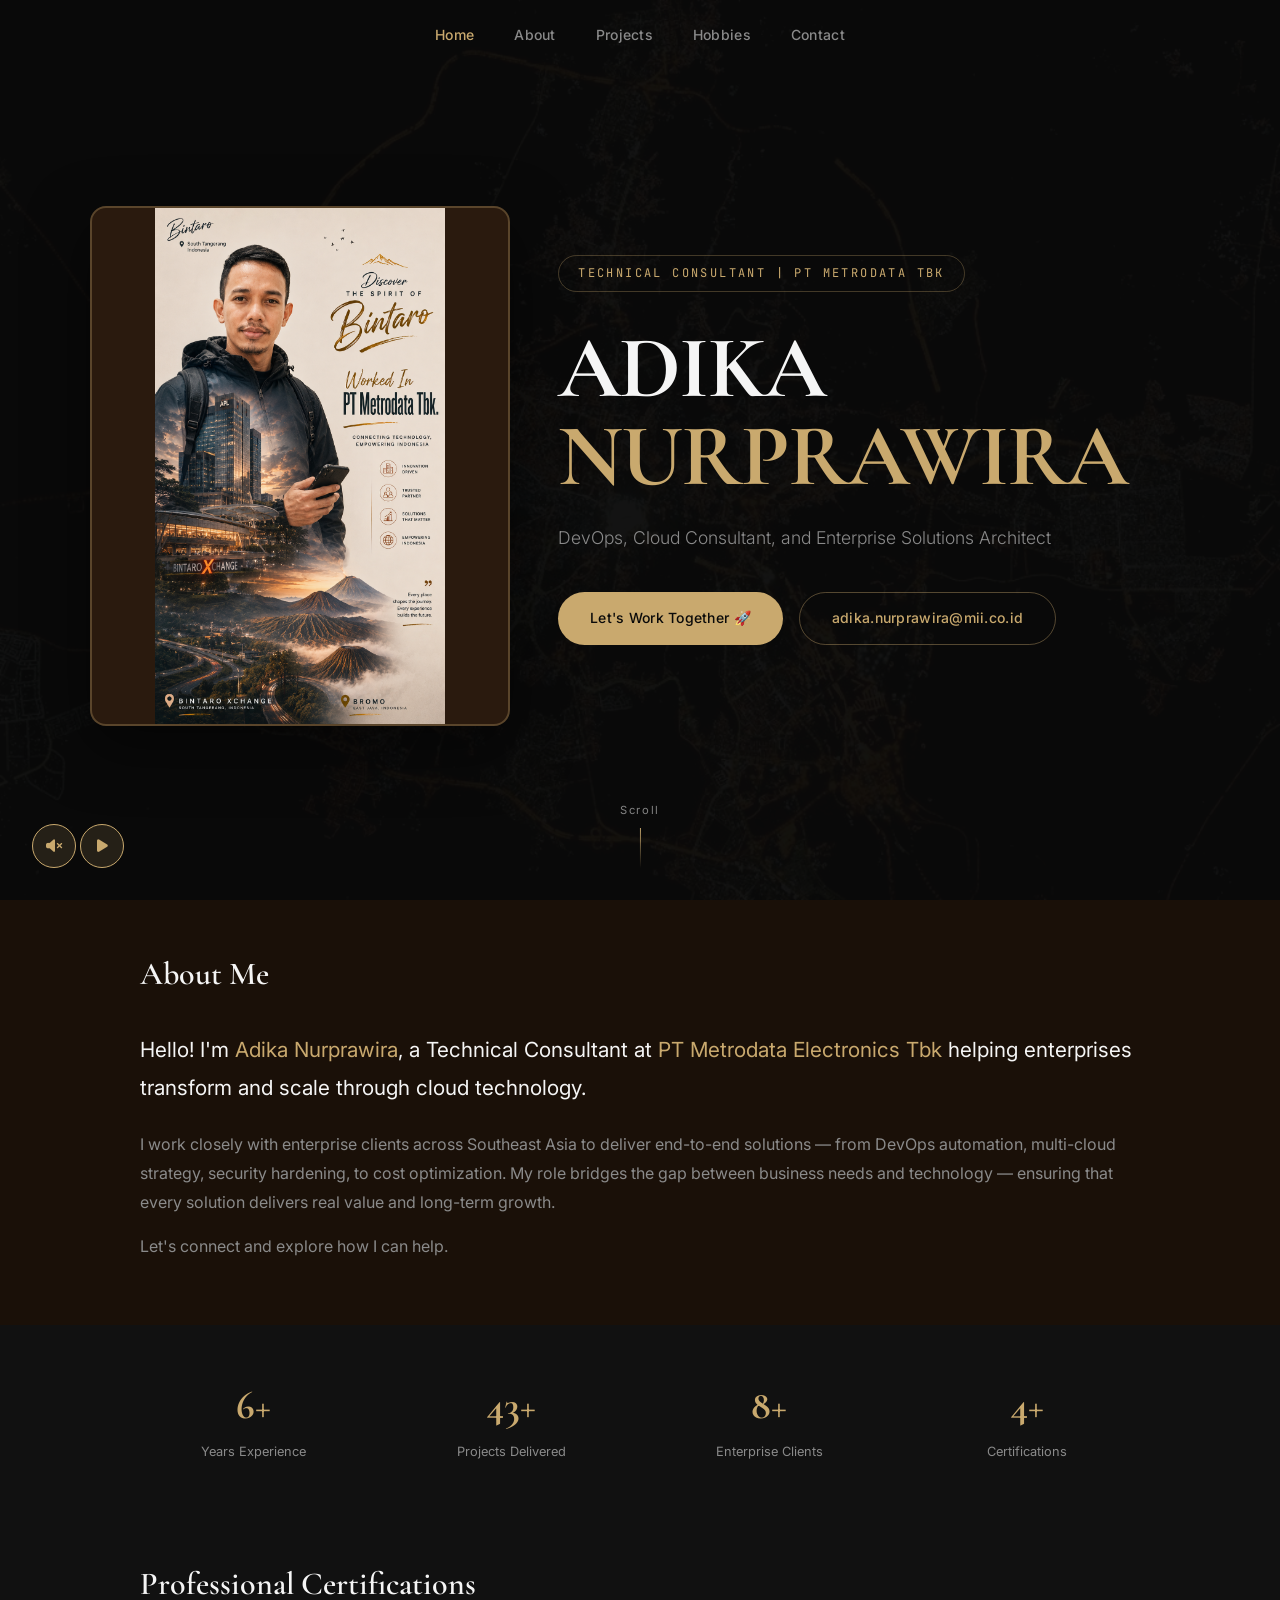
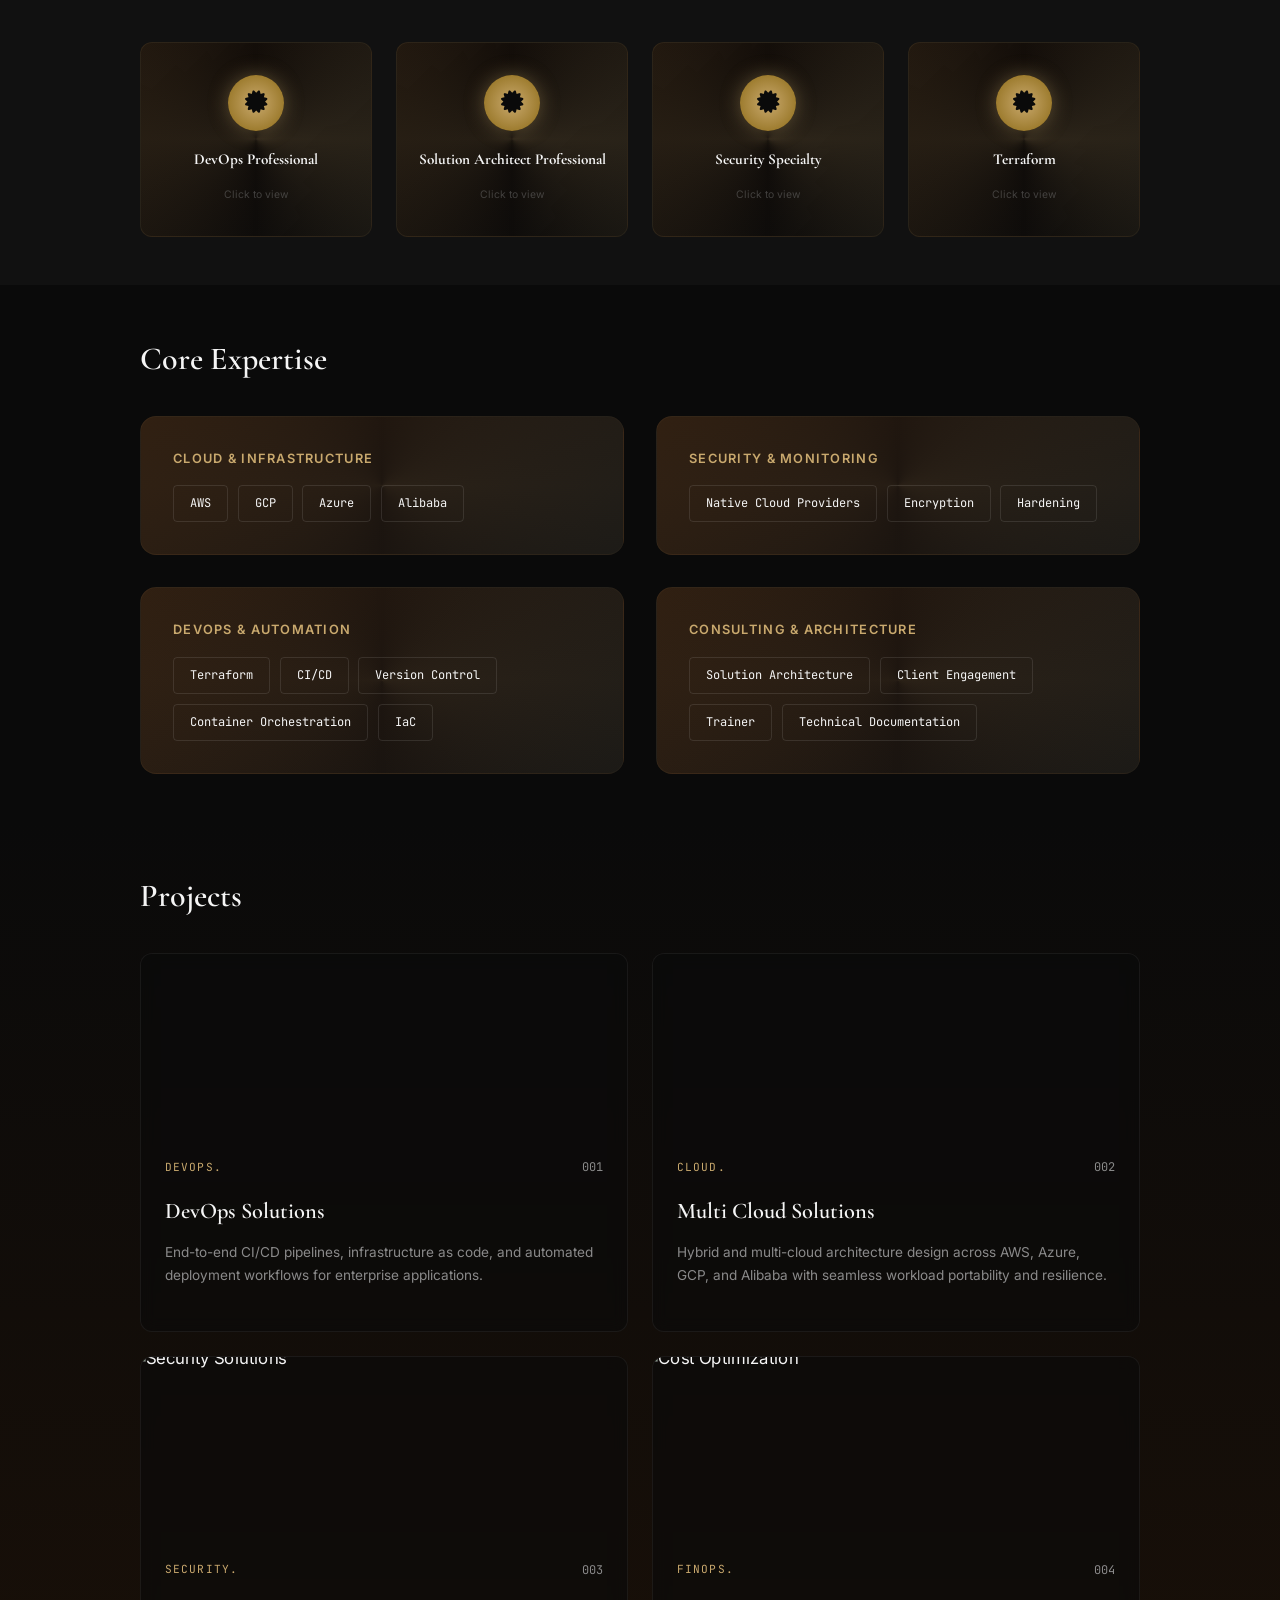
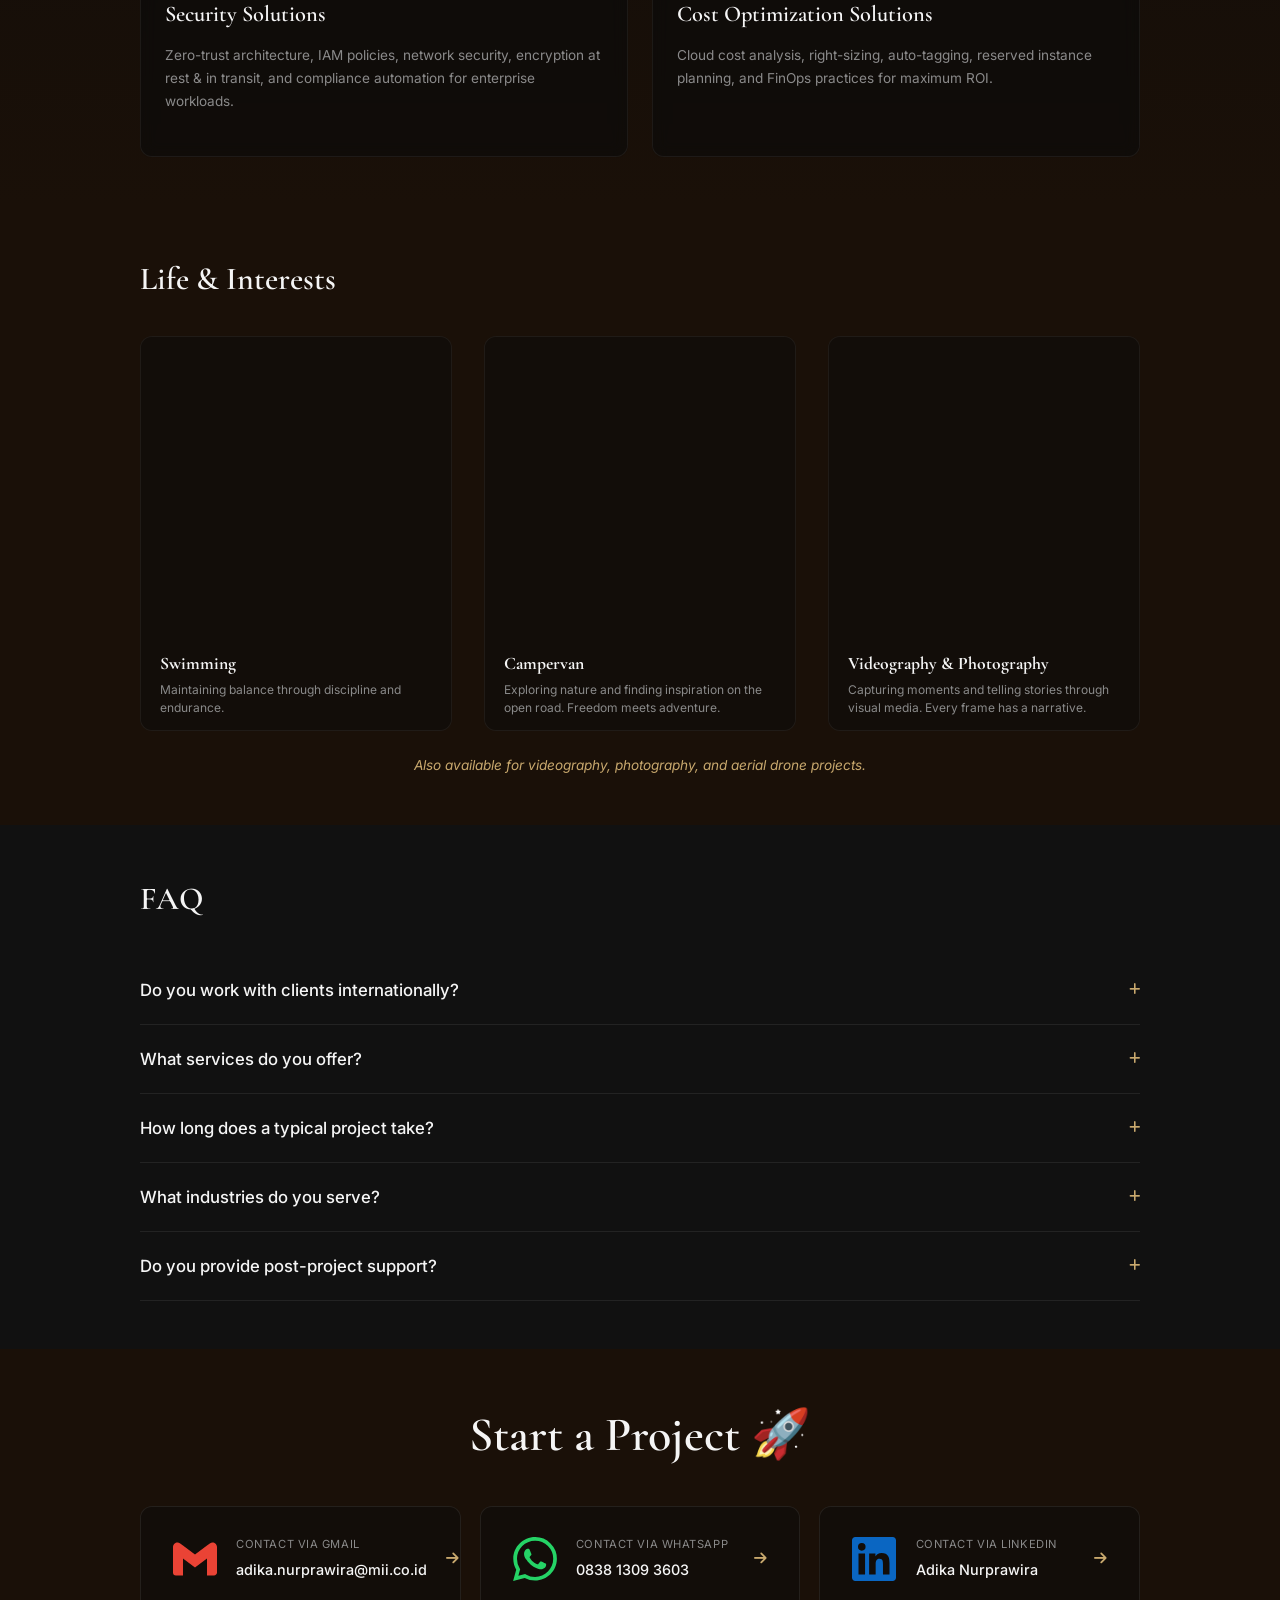
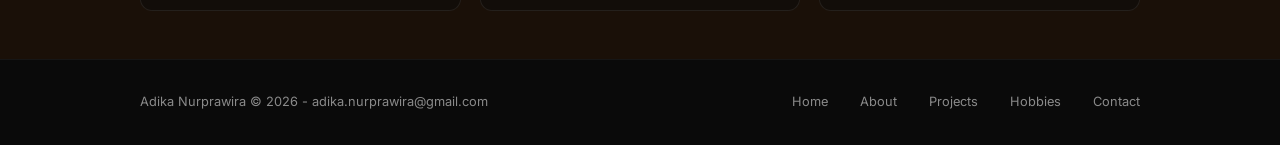
==== commit 233a6416: "Commit 2 Owner: Adika" ====
--- a/portfolio/index.html
+++ b/portfolio/index.html
@@ -9,7 +9,13 @@
     <meta property="og:title" content="Adika Nurprawira — Technical Consultant">
     <meta property="og:description" content="DevOps, Cloud Consultant, and Enterprise Solutions Architect at PT Metrodata Tbk">
     <meta property="og:image" content="assets/profile.png">
+    <meta property="og:url" content="https://adikanurprawira.github.io/portfolio/">
     <meta property="og:type" content="website">
+    <meta name="twitter:card" content="summary_large_image">
+    <meta name="twitter:title" content="Adika Nurprawira — Technical Consultant">
+    <meta name="twitter:description" content="DevOps, Cloud Consultant, and Enterprise Solutions Architect">
+    <meta name="twitter:image" content="assets/profile.png">
+    <link rel="canonical" href="https://adikanurprawira.github.io/portfolio/">
     <link rel="icon" type="image/png" href="assets/profile.png">
     <script type="application/ld+json">
     {
@@ -21,7 +27,7 @@
         "description": "DevOps, Cloud Consultant, and Enterprise Solutions Architect",
         "email": "adika.nurprawira@mii.co.id",
         "telephone": "+6283813093603",
-        "url": "",
+        "url": "https://adikanurprawira.github.io/portfolio/",
         "sameAs": ["https://www.linkedin.com/in/adika-nurprawira-001346132/"],
         "knowsAbout": ["AWS", "GCP", "Azure", "Alibaba Cloud", "DevOps", "Terraform", "Kubernetes", "Security"]
     }
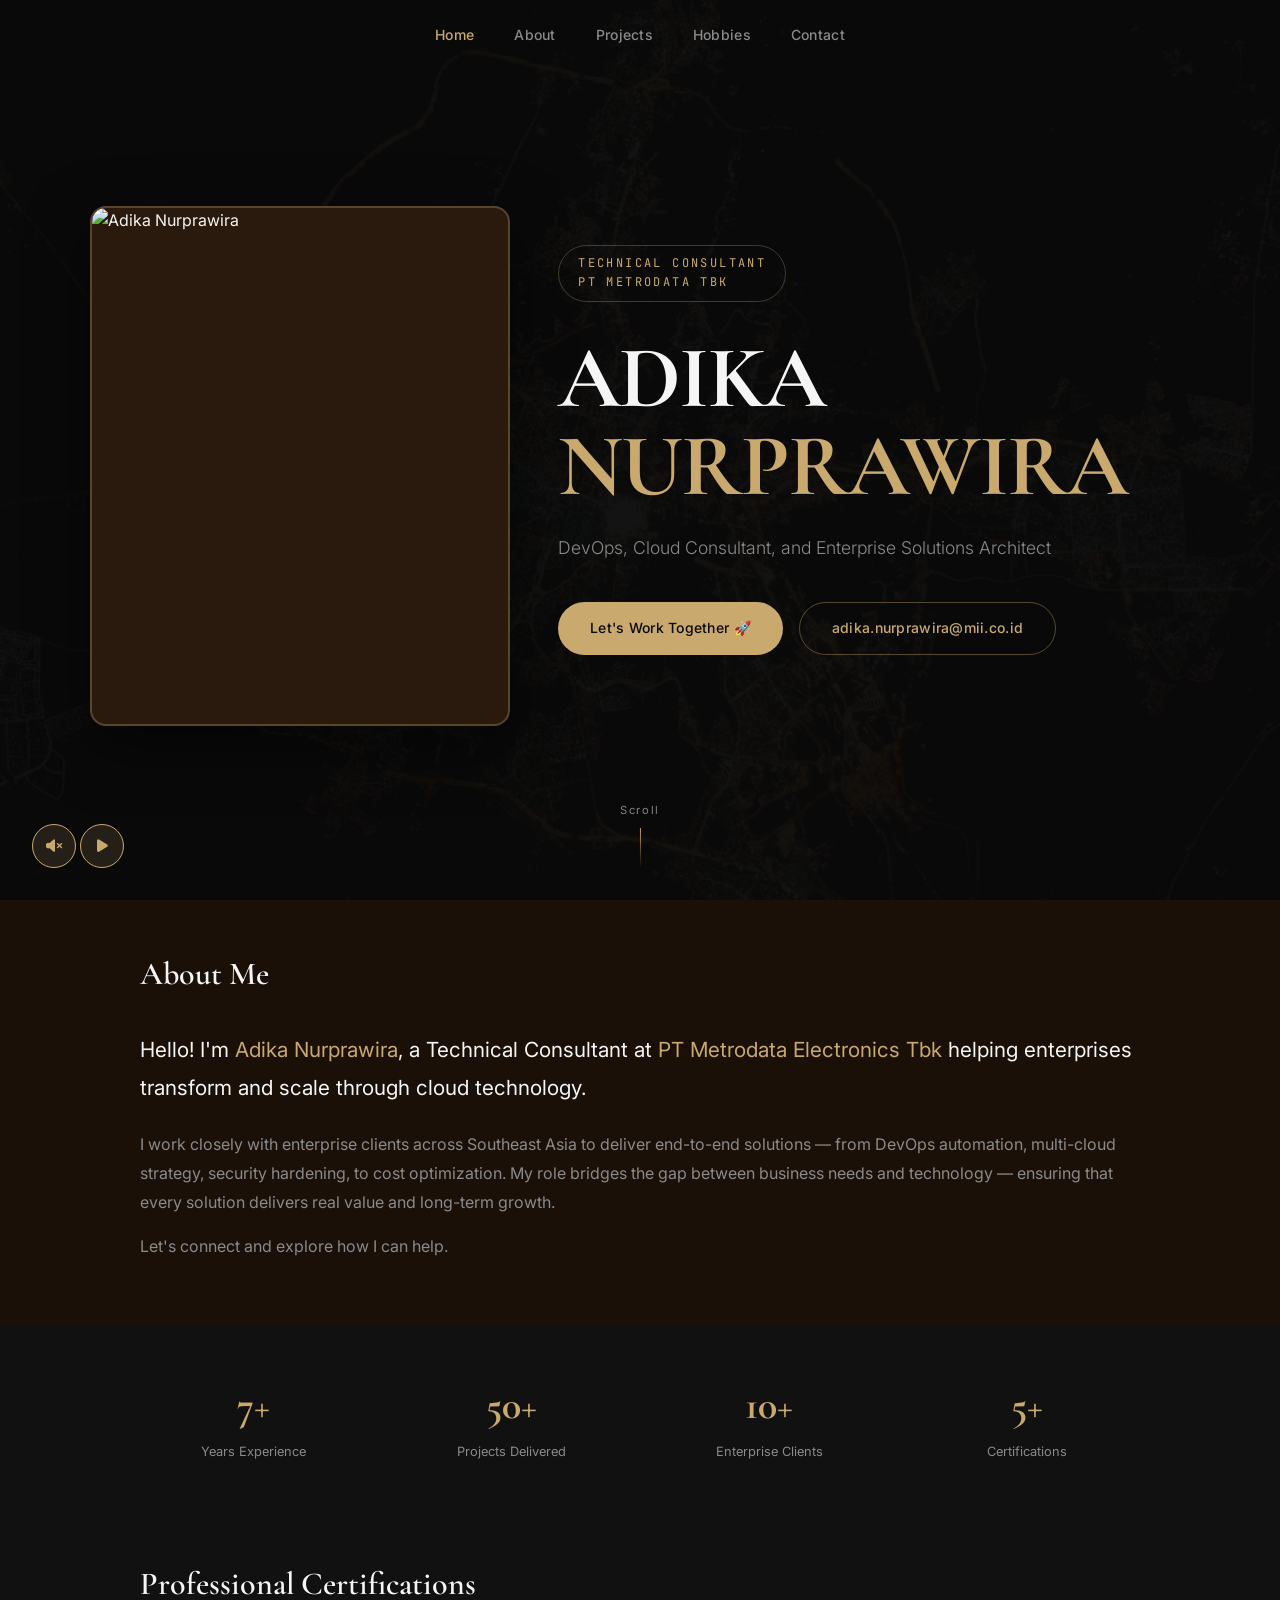
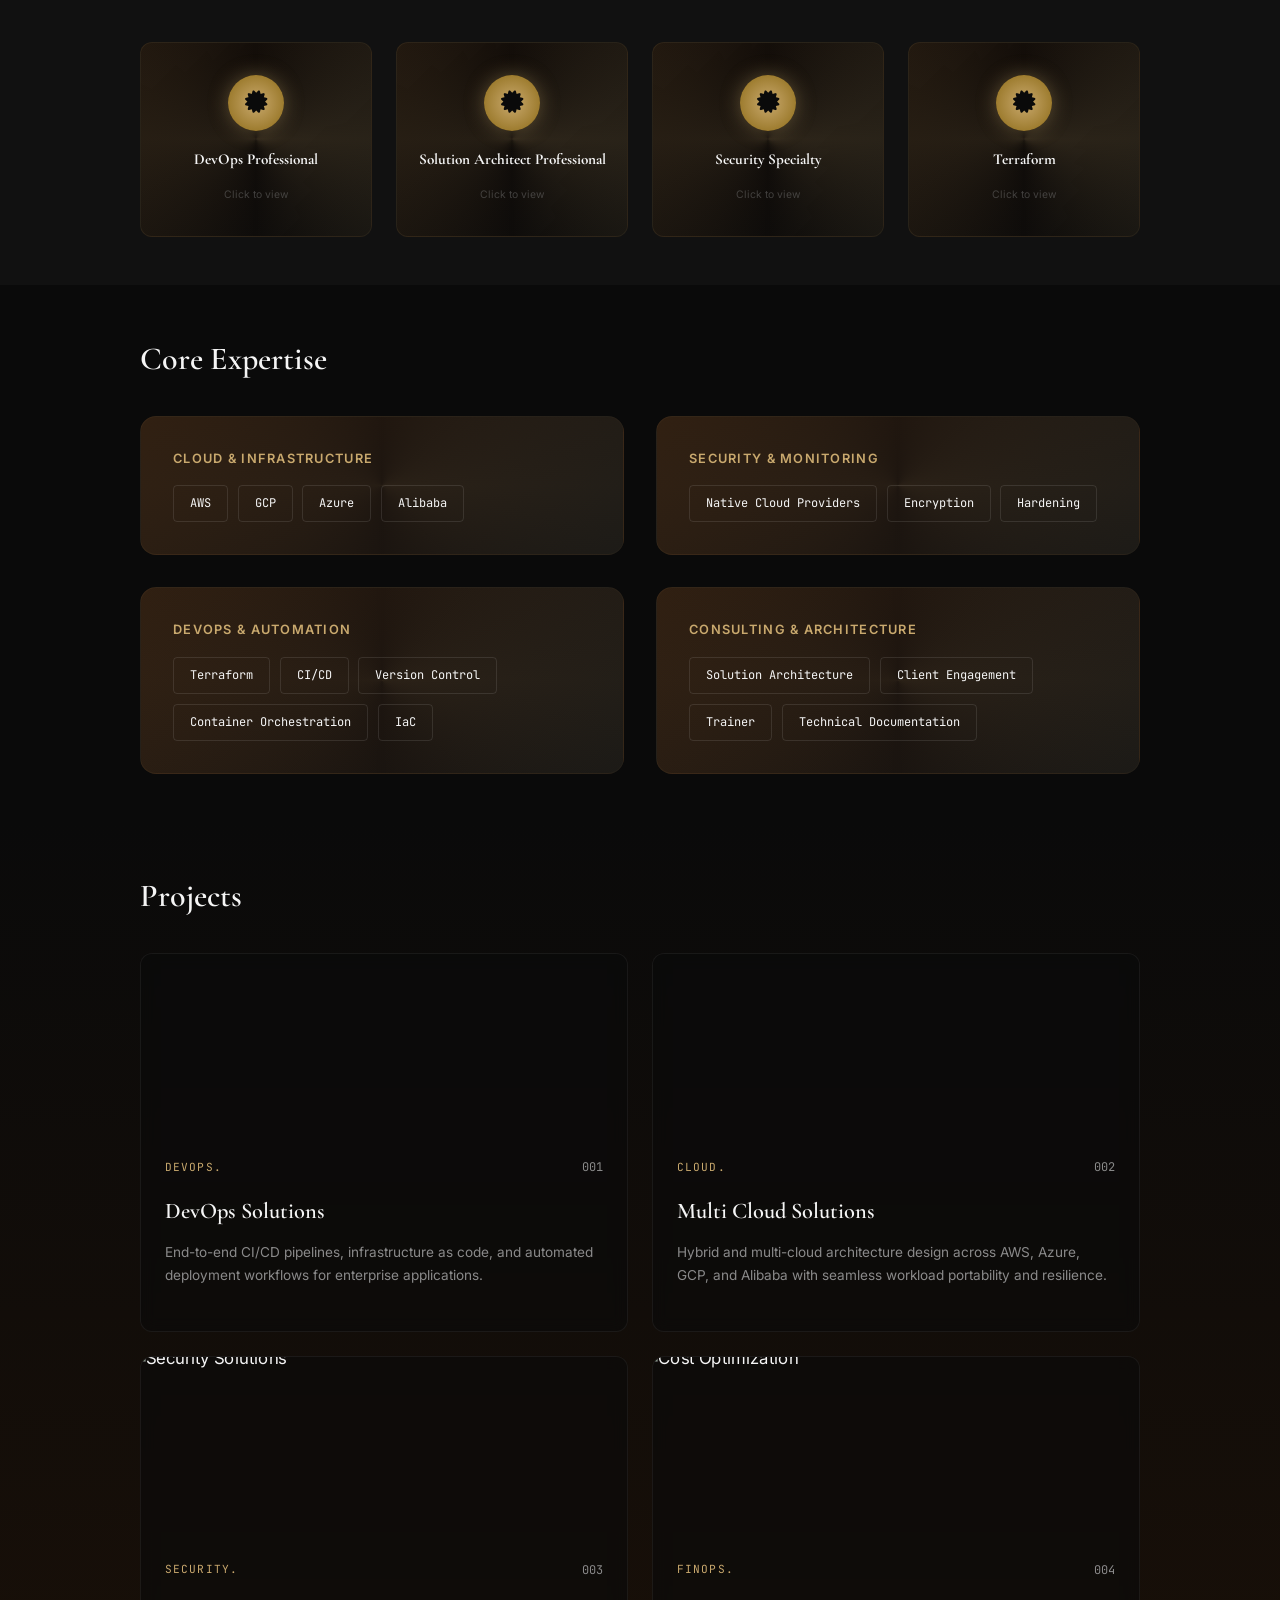
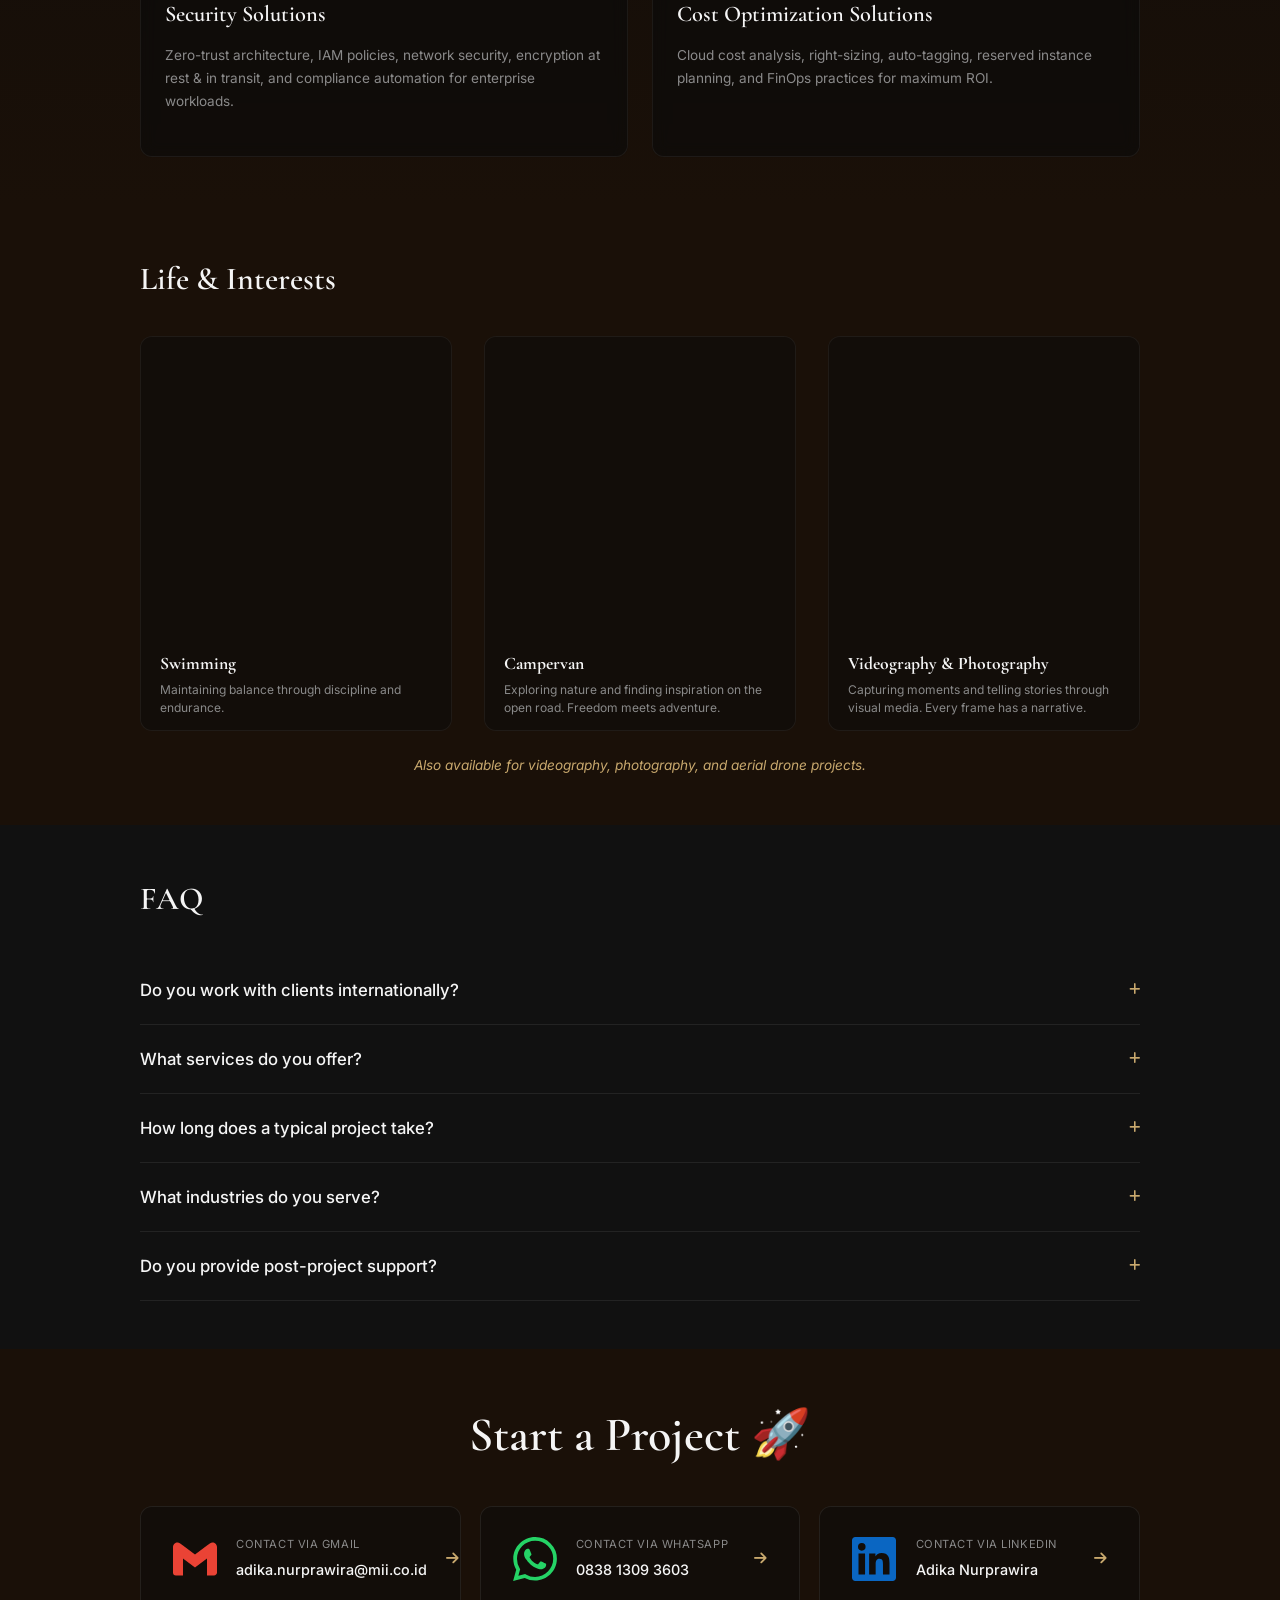
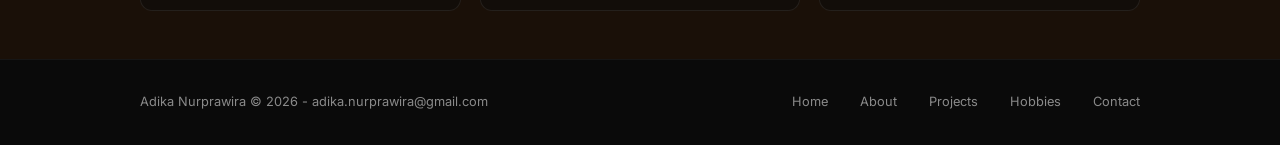
==== commit 13ab39b9: "commit 8 index html" ====
--- a/portfolio/index.html
+++ b/portfolio/index.html
@@ -8,15 +8,15 @@
     <meta name="author" content="Adika Nurprawira">
     <meta property="og:title" content="Adika Nurprawira — Technical Consultant">
     <meta property="og:description" content="DevOps, Cloud Consultant, and Enterprise Solutions Architect at PT Metrodata Tbk">
-    <meta property="og:image" content="assets/profile.png">
+    <meta property="og:image" content="assets/profile.webp">
     <meta property="og:url" content="https://adikanurprawira.github.io/portfolio/">
     <meta property="og:type" content="website">
     <meta name="twitter:card" content="summary_large_image">
     <meta name="twitter:title" content="Adika Nurprawira — Technical Consultant">
     <meta name="twitter:description" content="DevOps, Cloud Consultant, and Enterprise Solutions Architect">
-    <meta name="twitter:image" content="assets/profile.png">
+    <meta name="twitter:image" content="assets/profile.webp">
     <link rel="canonical" href="https://adikanurprawira.github.io/portfolio/">
-    <link rel="icon" type="image/png" href="assets/profile.png">
+    <link rel="icon" type="image/webp" href="assets/profile.webp">
     <script type="application/ld+json">
     {
         "@context": "https://schema.org",
@@ -68,10 +68,10 @@
     <section class="hero" id="hero">
         <div class="hero-split">
             <div class="hero-image reveal-left">
-                <img src="assets/profile.png" alt="Adika Nurprawira">
+                <img src="assets/profile.webp" alt="Adika Nurprawira">
             </div>
             <div class="hero-content reveal-right">
-                <div class="hero-badge">TECHNICAL CONSULTANT | PT METRODATA TBK</div>
+                <div class="hero-badge">TECHNICAL CONSULTANT<br>PT METRODATA TBK</div>
                 <h1 class="hero-title">
                     <span class="hero-title-line">ADIKA</span>
                     <span class="hero-title-line">NURPRAWIRA</span>
--- a/portfolio/css/style.css
+++ b/portfolio/css/style.css
@@ -751,4 +751,12 @@
     .hobbies-grid { grid-template-columns: 1fr; }
     .skills-categories { grid-template-columns: 1fr; }
     .footer-inner { flex-direction: column; gap: 1rem; text-align: center; }
-}
+    .contact-buttons { flex-direction: column; }
+    .contact-btn { flex: none; width: 100%; min-width: 0; }
+    .contact-btn-value { white-space: normal; word-break: break-all; font-size: 0.8rem; }
+    .contact-btn svg { width: 32px; height: 32px; }
+    .contact .section-label { font-size: 2rem; }
+    .stats-grid { flex-wrap: wrap; gap: 1rem; }
+    .stat-item { flex: 1 1 40%; min-width: 0; }
+    .hero-badge { font-size: 0.65rem; letter-spacing: 0.1em; padding: 0.5rem 1rem; }
+}
